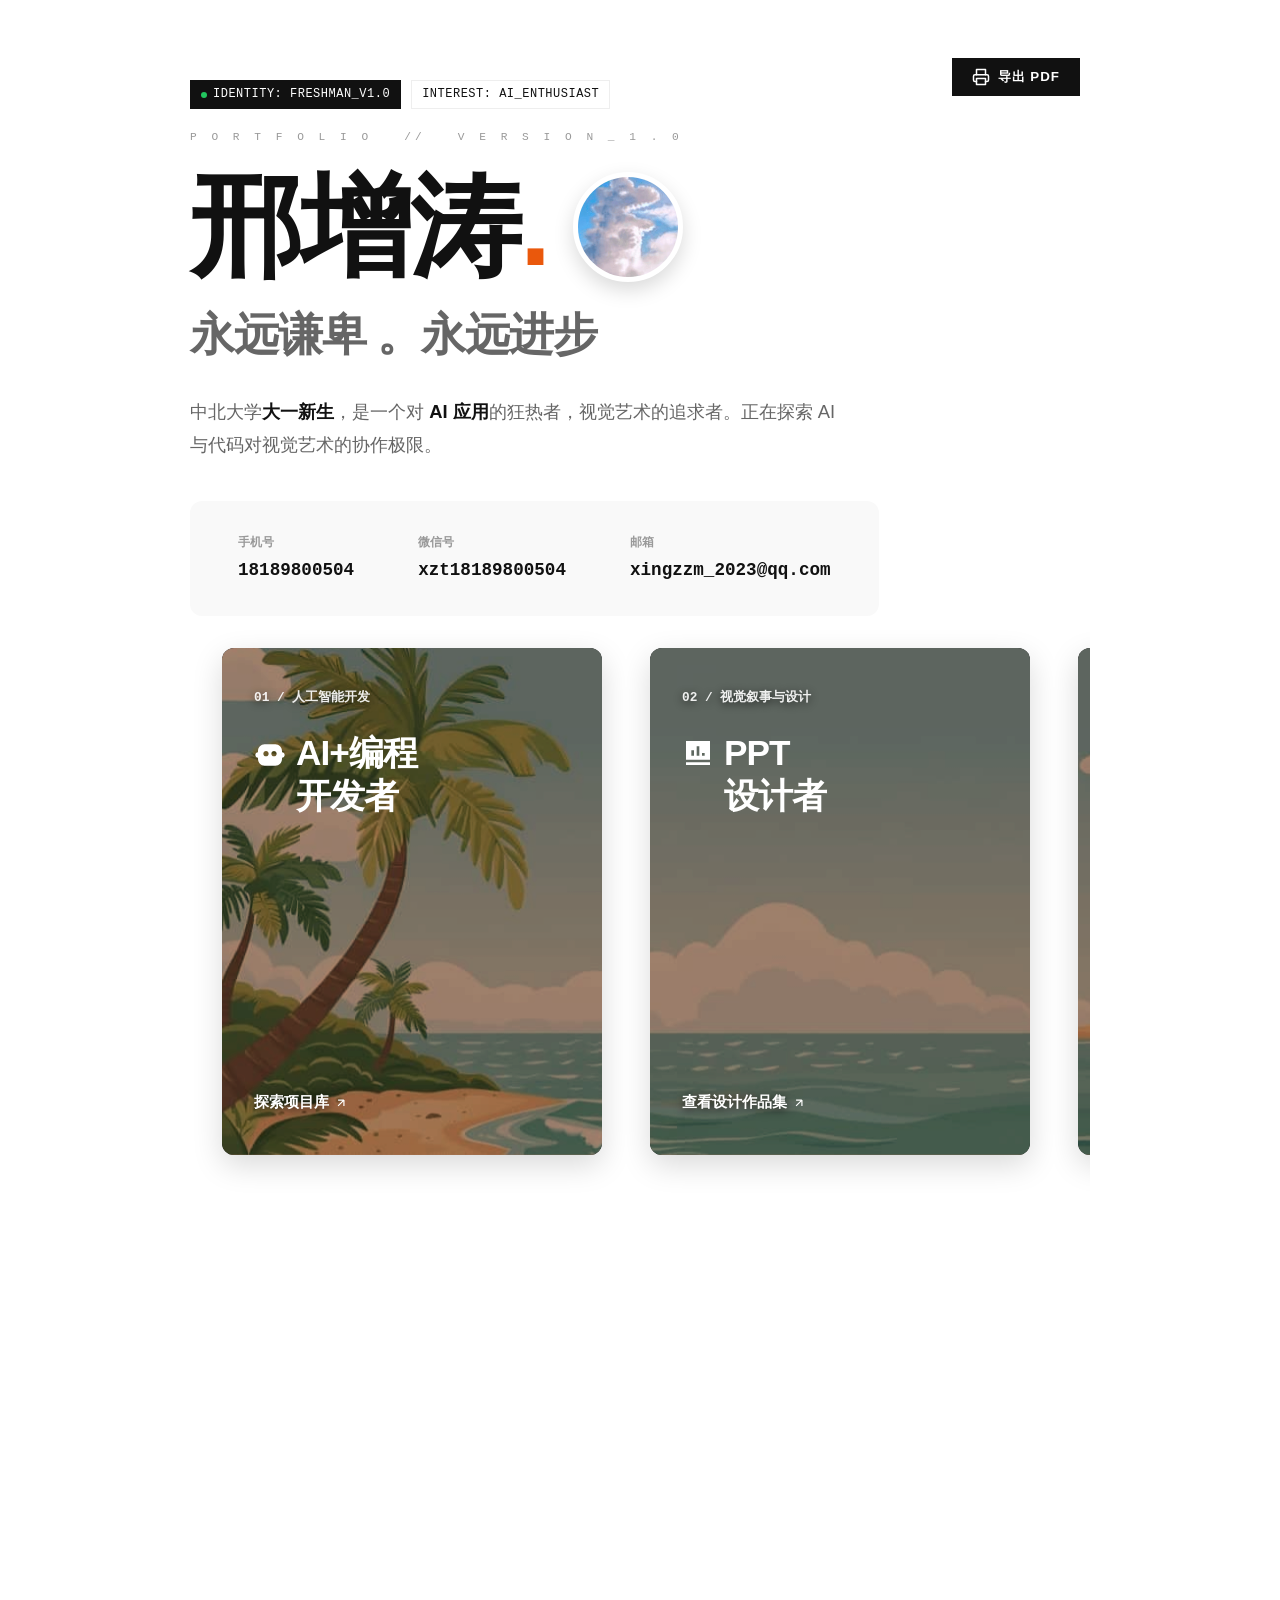
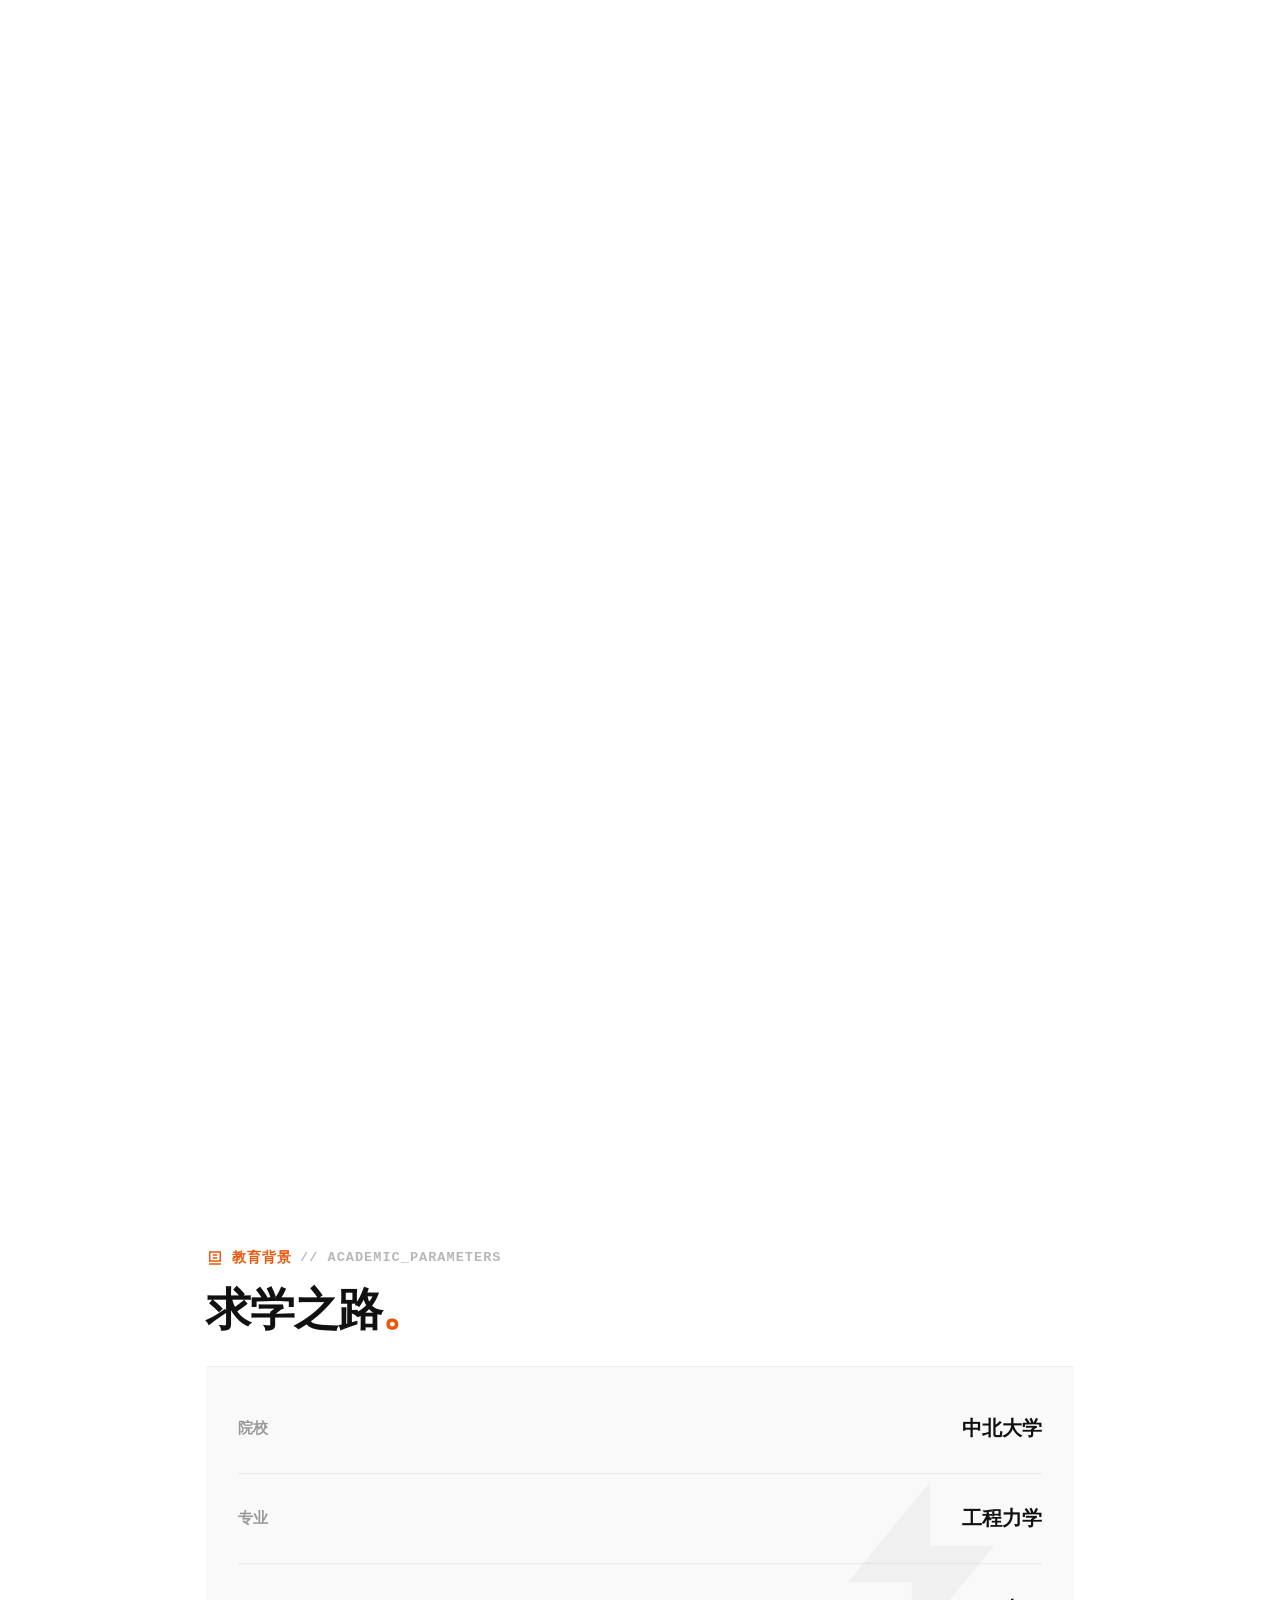
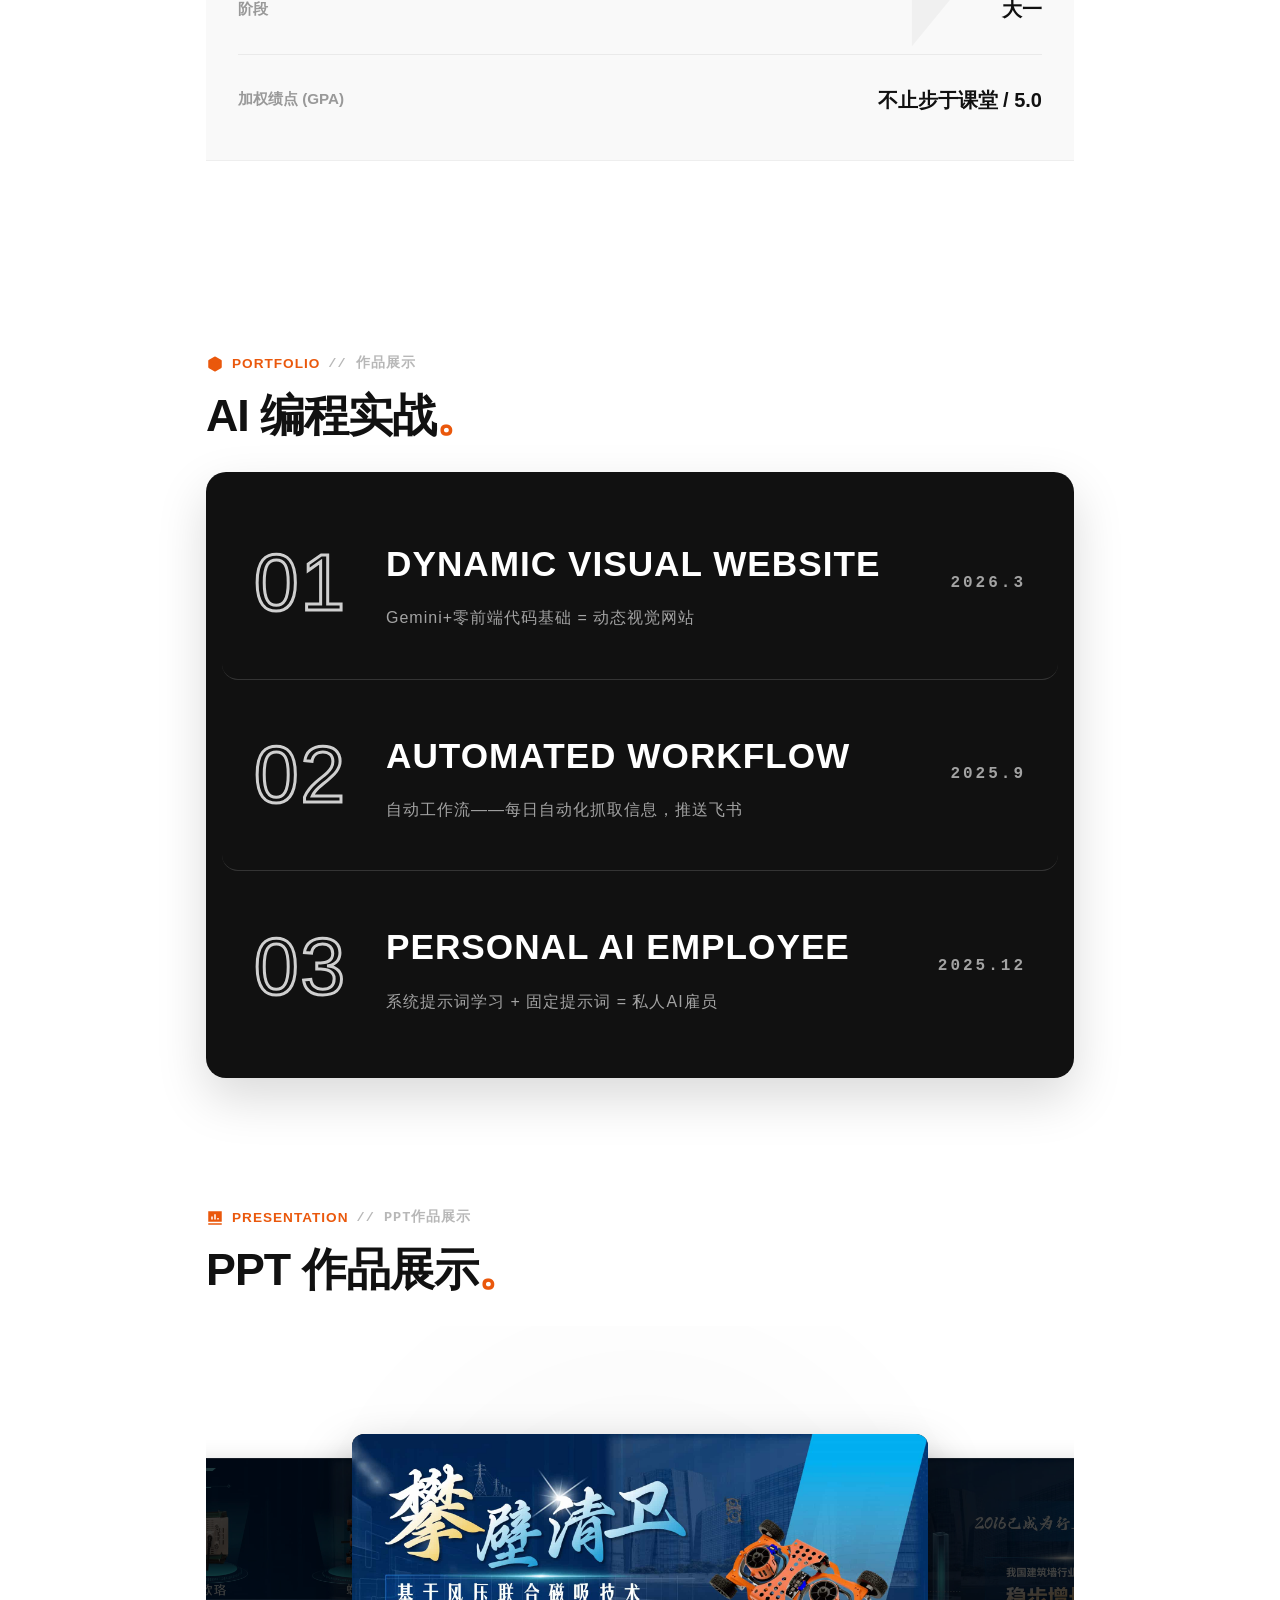
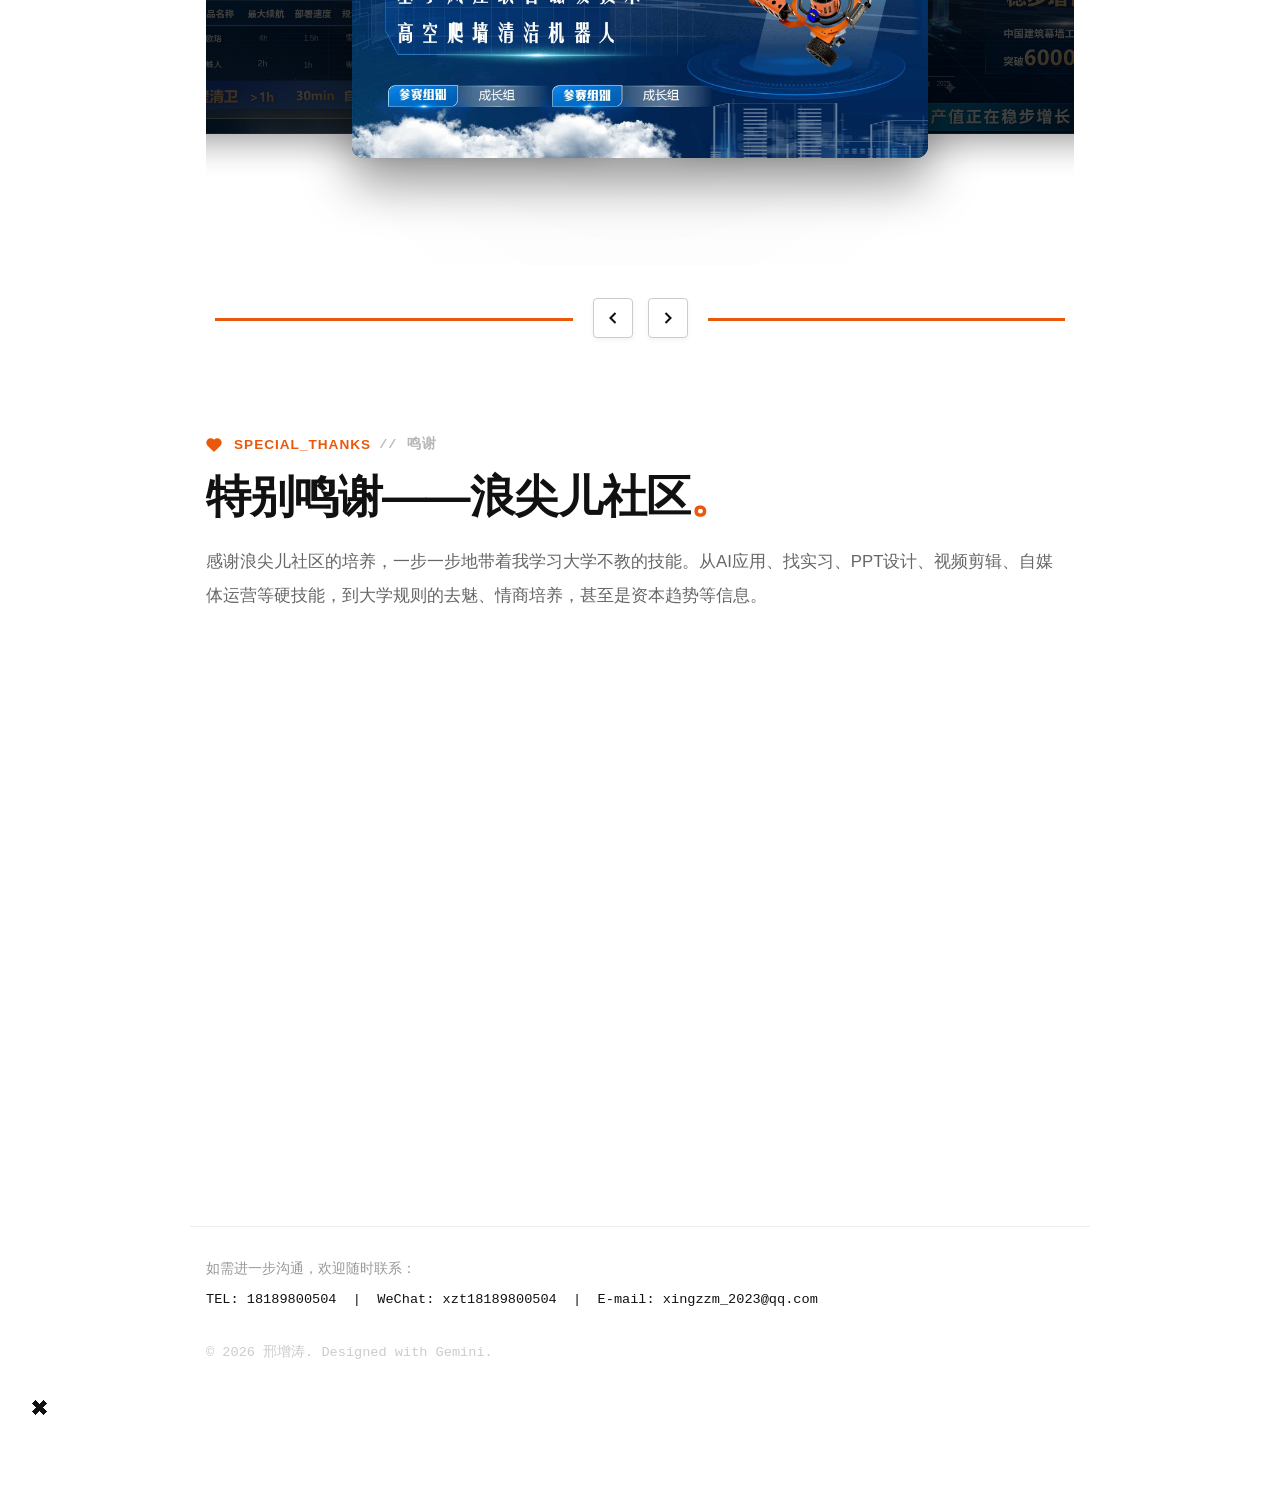
==== 3.index.html @ d25205a6 "Add files via upload" ====
<!DOCTYPE html>
<html lang="zh-CN">
<head>
    <meta charset="UTF-8">
    <meta name="viewport" content="width=device-width, initial-scale=1.0">
    <title>邢增涛 - 永远谦卑 永远进步</title>
    <style>
        /* ================= 设计令牌 (Design Tokens) ================= */
        :root {
            --bg-page: #ffffff;
            --bg-card: #ffffff;
            --text-primary: #111111;
            --text-secondary: #666666;
            --text-tertiary: #999999;
            --accent-color: #ea580c; 
            --border-color: #eeeeee;
            --bg-muted: #f9f9f9;
            --radius-md: 12px;
            --radius-lg: 20px;
            --transition: all 0.3s ease;
            --shadow-sm: 0 4px 6px -1px rgba(0, 0, 0, 0.05);
            --shadow-md: 0 10px 15px -3px rgba(0, 0, 0, 0.08);
        }

        * { margin: 0; padding: 0; box-sizing: border-box; }
        body {
            font-family: -apple-system, BlinkMacSystemFont, "Segoe UI", Roboto, "Helvetica Neue", Arial, sans-serif;
            background-color: var(--bg-page);
            color: var(--text-primary);
            line-height: 1.6;
            -webkit-font-smoothing: antialiased;
            padding: 1rem 0.5rem; 
            overflow-x: hidden; 
        }
        a { color: var(--text-primary); text-decoration: none; border-bottom: 1px solid var(--border-color); transition: var(--transition); }
        a:hover { color: var(--accent-color); border-color: var(--accent-color); }
        
        .container { max-width: 900px; margin: 0 auto; position: relative; }

        /* 打印按钮 */
        .btn-print {
            position: absolute; top: 10px; right: 10px;
            background: var(--text-primary); border: none; color: #ffffff;
            width: 40px; height: 40px; border-radius: 50%;
            display: flex; align-items: center; justify-content: center;
            cursor: pointer; z-index: 10; transition: var(--transition);
        }
        .btn-print:hover { background: var(--accent-color); transform: scale(1.05); }
        .print-text { display: none; }

        /* ================= 首屏 Hero 区域 ================= */
        .hero { padding: 3rem 1rem 2rem; position: relative; z-index: 1; }
        .hero-tags { display: flex; flex-wrap: wrap; gap: 10px; margin-bottom: 1.5rem; font-family: monospace; font-size: 0.75rem; letter-spacing: 0.5px; }
        .tag { padding: 4px 10px; border: 1px solid var(--border-color); display: inline-flex; align-items: center; gap: 6px; text-transform: uppercase; }
        .tag.dark { background: var(--text-primary); color: #fff; border-color: var(--text-primary); }
        .tag-dot { width: 6px; height: 6px; background: #22c55e; border-radius: 50%; display: inline-block; }
        .tag-version { color: var(--text-tertiary); margin-top: 10px; width: 100%; letter-spacing: 4px; font-size: 0.7rem; }

        .hero-title-group { display: flex; align-items: center; gap: 1.5rem; margin-bottom: 1rem; flex-wrap: wrap; }
        .hero-name { font-size: 4.5rem; font-weight: 900; line-height: 1; letter-spacing: -2px; color: var(--text-primary); }
        .hero-name .dot { color: var(--accent-color); }
        
        /* 圆形真实头像框 */
        .hero-avatar {
            width: 90px; height: 90px; border-radius: 50%; border: 3px solid #fff; 
            box-shadow: 0 8px 20px rgba(0,0,0,0.15); overflow: hidden; flex-shrink: 0; 
            background: var(--bg-muted); position: relative;
            transition: transform 0.4s cubic-bezier(0.2, 0.8, 0.2, 1);
        }
        .hero-avatar:hover { transform: scale(1.05) rotate(5deg); }
        .hero-avatar img { width: 100%; height: 100%; object-fit: cover; display: block; position: relative; z-index: 2; }
        .hero-avatar::before { content: '头像.jpg'; position: absolute; top: 50%; left: 50%; transform: translate(-50%, -50%); font-size: 0.6rem; font-family: monospace; color: var(--text-tertiary); z-index: 1; }

        .hero-flog { font-size: 2rem; font-weight: 800; color: var(--text-secondary); margin-bottom: 1.5rem; letter-spacing: -1px; }
        .hero-intro { font-size: 1.05rem; line-height: 1.8; max-width: 650px; color: var(--text-secondary); margin-bottom: 2.5rem; }
        .hero-intro strong { color: var(--text-primary); font-weight: 700; }
        
        .hero-contact { display: flex; flex-direction: column; background: var(--bg-muted); padding: 1.5rem; gap: 1.5rem; border-radius: var(--radius-md); }
        .contact-item { display: flex; flex-direction: column; gap: 4px; }
        .contact-label { font-size: 0.75rem; color: var(--text-tertiary); text-transform: uppercase; font-weight: 600;}
        .contact-value { font-size: 1.1rem; font-weight: 800; color: var(--text-primary); font-family: monospace;}

        /* 高级极简进场动画 */
        .hero-anim-item { opacity: 0; transform: translateY(20px); animation: heroFadeIn 1s cubic-bezier(0.2, 1, 0.3, 1) forwards; position: relative; }
        @keyframes heroFadeIn { 0% { opacity: 0; transform: translateY(20px); } 100% { opacity: 1; transform: translateY(0); } }
        .delay-1 { animation-delay: 0.1s; } .delay-2 { animation-delay: 0.2s; } .delay-3 { animation-delay: 0.3s; } .delay-4 { animation-delay: 0.4s; }

        .card { margin-bottom: 3rem; }
        .section-title { font-size: 1.5rem; font-weight: 900; margin-bottom: 1.5rem; text-transform: uppercase; letter-spacing: -0.5px; border-bottom: 1px solid var(--border-color); padding-bottom: 0.5rem; display: inline-block; }

        /* ================= 横向滑动容器 ================= */
        .scroll-pin-wrapper { position: relative; height: 250vh; margin-top: 2rem; }
        .scroll-pin-sticky { position: sticky; top: 5vh; overflow: hidden; padding-bottom: 1rem; z-index: 10; }
        .horizontal-track-container { margin-top: 2rem; width: 100%; }
        .skills-grid.horizontal-track { position: relative; display: flex; flex-direction: row; gap: 2rem; width: max-content; padding: 0 1rem 2rem 1rem; will-change: transform; }

        .window-block {
            position: relative; aspect-ratio: 3 / 4; width: 80vw; max-width: 360px; flex-shrink: 0;
            border-radius: var(--radius-md); overflow: hidden; box-shadow: 0 10px 30px rgba(0,0,0,0.15);
            transition: transform 0.3s ease; background-color: var(--text-primary); 
        }
        .window-block:hover { transform: translateY(-8px); box-shadow: 0 15px 40px rgba(0,0,0,0.25); }

        .panorama-layer { position: absolute; top: 0; left: 0; height: 100%; z-index: 0; pointer-events: none; }
        .scene-bg { width: 100%; height: 100%; background-image: url('photo.jpg'); background-size: cover; background-position: center bottom; will-change: filter; }
        .ambient-overlay { position: absolute; top: 0; left: 0; width: 100%; height: 100%; mix-blend-mode: overlay; }
        .sun-element { position: absolute; width: 40px; height: 40px; border-radius: 50%; transform: translate(-50%, -50%); z-index: 1; filter: blur(2px); will-change: left, top, background, box-shadow, opacity; }

        .block-content { position: relative; z-index: 5; height: 100%; padding: 2.5rem 2rem; display: flex; flex-direction: column; justify-content: space-between; }
        .block-top { font-size: 0.8rem; font-family: monospace; font-weight: 600; opacity: 0.9; margin-bottom: 1.5rem; color: #ffffff; text-shadow: 0 2px 10px rgba(0, 0, 0, 0.7); }
        .block-bottom { font-size: 0.95rem; font-weight: 700; margin-top: auto; display: flex; align-items: center; gap: 5px; color: #ffffff; text-shadow: 0 2px 10px rgba(0, 0, 0, 0.7); }
        .title-wrapper { display: flex; align-items: flex-start; gap: 10px; }
        .block-title { font-size: 2.2rem; font-weight: 900; line-height: 1.2; letter-spacing: -1px; position: relative; color: #ffffff; will-change: color;}
        .title-icon { width: 32px; height: 32px; fill: #ffffff; flex-shrink: 0; margin-top: 5px; will-change: fill;}

        /* ================= 教育经历 ================= */
        .academic-section { margin-bottom: 12rem; margin-top: 2rem; } 
        .academic-header { margin-bottom: 2rem; }
        .academic-tag { display: inline-flex; align-items: center; gap: 8px; color: var(--accent-color); font-weight: 900; font-size: 0.85rem; letter-spacing: 1px; margin-bottom: 1rem; text-transform: uppercase; }
        .academic-tag svg { width: 18px; height: 18px; fill: currentColor; }
        .academic-tag span { font-family: monospace; opacity: 0.7; color: var(--text-tertiary); }
        .academic-title { font-size: 2.8rem; font-weight: 900; color: var(--text-primary); letter-spacing: -1px; line-height: 1.1; }
        .academic-card { background: var(--bg-muted); padding: 1rem 2rem; position: relative; overflow: hidden; border-top: 1px solid var(--border-color); border-bottom: 1px solid var(--border-color); }
        .academic-watermark { position: absolute; right: 5%; top: 50%; transform: translateY(-50%); width: 220px; height: 220px; fill: var(--text-primary); opacity: 0.03; pointer-events: none; z-index: 0; }
        .academic-row { display: flex; justify-content: space-between; align-items: center; padding: 1.8rem 0; border-bottom: 1px solid rgba(0,0,0,0.06); position: relative; z-index: 1; flex-wrap: wrap; gap: 10px; }
        .academic-row:last-child { border-bottom: none; }
        .academic-label { color: var(--text-tertiary); font-size: 0.95rem; font-weight: 700; min-width: 100px; }
        .academic-value { color: var(--text-primary); font-size: 1.25rem; font-weight: 900; text-align: right; }

        /* ================= 暗黑极简作品列表 (AI) ================= */
        .dark-portfolio-container {
            background-color: #111111; border-radius: var(--radius-lg); padding: 1rem 3rem; box-shadow: 0 20px 50px rgba(0,0,0,0.15); margin-bottom: 8rem;
        }
        
        .dp-item {
            position: relative; display: flex; align-items: center; padding: 3rem 2rem; margin: 0 -2rem; border-bottom: 1px solid rgba(255, 255, 255, 0.15);
            transition: transform 0.4s cubic-bezier(0.2, 0.8, 0.2, 1), border-color 0.4s ease; cursor: pointer; z-index: 1; border-radius: 16px; overflow: hidden;
        }
        .dp-item:last-child { border-bottom: none; }
        
        /* 垂直爆发的渐变反馈层 */
        .dp-item::before {
            content: ''; position: absolute; top: 50%; left: 0; width: 100%; height: 100%; background: linear-gradient(180deg, #f8f9fa, #ffffff, #f8f9fa);
            transform: translateY(-50%) scaleY(0); transform-origin: center; transition: transform 0.5s cubic-bezier(0.2, 0.8, 0.2, 1); z-index: -1; border-radius: 16px;
        }

        .dp-item:hover { transform: translateX(15px); border-color: transparent; }
        .dp-item:hover::before { transform: translateY(-50%) scaleY(1); }
        
        /* 核心修改：大幅加粗序号字体描边 */
        .dp-number { font-family: 'Impact', sans-serif; font-size: 5rem; color: transparent; -webkit-text-stroke: 3px rgba(255, 255, 255, 0.8); letter-spacing: 2px; min-width: 100px; line-height: 1; transition: -webkit-text-stroke-color 0.4s ease; }
        .dp-text { flex: 1; padding-left: 2rem; }
        .dp-title { font-family: 'Impact', 'Arial Black', sans-serif; font-size: 2.2rem; color: #ffffff; letter-spacing: 1px; margin-bottom: 0.8rem; text-transform: uppercase; transition: color 0.4s ease; }
        .dp-desc { color: #a3a3a3; font-size: 1rem; letter-spacing: 1px; font-weight: 500; transition: color 0.4s ease; }
        .dp-date { font-family: monospace; color: #a3a3a3; font-size: 1rem; letter-spacing: 3px; min-width: 100px; text-align: right; font-weight: 600; transition: color 0.4s ease; }

        /* 海蓝色文字反馈 */
        .dp-item:hover .dp-number { -webkit-text-stroke-color: #111111; }
        .dp-item:hover .dp-title { color: #00b4d8; }
        .dp-item:hover .dp-desc { color: #444444; }
        .dp-item:hover .dp-date { color: #444444; }

        /* ================= 鼠标悬浮图片弹窗特效 (减少1/4) ================= */
        .cursor-follower {
            position: fixed; top: 0; left: 0; 
            width: 270px; /* 精确缩小至原 360px 的 1/4 (约 270px) */
            aspect-ratio: 16/9; pointer-events: none; z-index: 9999; opacity: 0;
            transform: translate(-50%, -50%) scale(0.5) rotate(-15deg); transition: opacity 0.4s ease, transform 0.5s cubic-bezier(0.2, 0.8, 0.2, 1);
            border-radius: 12px; overflow: hidden; box-shadow: 0 20px 40px rgba(0,0,0,0.4); background: #222; display: flex; align-items: center; justify-content: center;
        }
        .cursor-follower.active { opacity: 1; transform: translate(-50%, -50%) scale(1) rotate(5deg); }
        .cursor-follower img { width: 100%; height: 100%; object-fit: cover; position: relative; z-index: 2; }
        
        @keyframes followerImgSpin { 0% { transform: rotate(-25deg) scale(0.6); opacity: 0; filter: blur(5px); } 100% { transform: rotate(0deg) scale(1); opacity: 1; filter: blur(0px); } }
        .follower-placeholder { position: absolute; font-family: monospace; color: rgba(255,255,255,0.4); font-size: 1.2rem; font-weight: bold; z-index: 1; }

        /* ================= 主页 椭圆 3D 无限滚动轮播 ================= */
        .elliptical-slider-wrapper {
            position: relative;
            width: 100%; 
            height: 60vh;
            min-height: 450px;
            perspective: 1200px;
            overflow: hidden;
            display: flex;
            align-items: center;
            justify-content: center;
            background: radial-gradient(circle at center, rgba(0,0,0,0.03) 0%, transparent 70%);
            margin-top: 1rem;
            margin-bottom: 2rem;
            border-radius: var(--radius-lg);
            /* 防止拖动鼠标变蓝 */
            user-select: none;
            -webkit-user-select: none;
        }
        .elliptical-container {
            position: relative;
            width: 100%;
            height: 100%;
            /* 移除 preserve-3d, 强制按照 CSS 的 z-index 来做严格排序避免穿模 */
            transform-style: flat; 
        }
        .elliptical-item {
            position: absolute;
            top: 50%; left: 50%;
            width: 45vw; max-width: 600px;
            aspect-ratio: 16/9;
            background: #111;
            border-radius: 12px;
            box-shadow: 0 15px 35px rgba(0,0,0,0.3);
            /* 去除边框，只保留过渡效果 */
            transition: transform 0.6s cubic-bezier(0.2, 0.8, 0.2, 1), opacity 0.6s ease, z-index 0.6s ease;
            overflow: hidden; cursor: pointer;
            display: flex; align-items: center; justify-content: center;
            transform-origin: center;
            transform: translate(-50%, -50%);
        }
        .elliptical-item img {
            width: 100%; height: 100%; object-fit: cover; pointer-events: none; display: block; z-index: 2; position: relative;
        }
        .elliptical-item::before {
            content: attr(data-img); position: absolute; font-family: monospace; font-size: 1.2rem; color: rgba(255,255,255,0.4); font-weight: bold; z-index: 1; pointer-events: none;
        }
        /* 空间暗化遮罩 */
        .elliptical-item::after {
            content: ''; position: absolute; inset: 0; background: rgba(0,0,0,0.5); transition: background 0.6s ease; pointer-events: none; z-index: 3;
        }
        .elliptical-item.active::after { background: transparent; }
        .elliptical-item.active { box-shadow: 0 25px 50px rgba(0,0,0,0.4); z-index: 10 !important; }
        
        /* 底部控制按钮布局 */
        .elliptical-nav-container {
            width: 100%;
            max-width: 850px;
            margin: 0 auto 6rem;
            position: relative;
            display: flex;
            align-items: center;
            justify-content: center;
            /* 防止按钮拖动被选中 */
            user-select: none;
            -webkit-user-select: none;
        }
        .elliptical-line {
            position: absolute;
            top: 50%;
            left: 0;
            width: 100%;
            height: 3px;
            background-color: var(--accent-color);
            z-index: 1;
        }
        .elliptical-nav-buttons {
            position: relative;
            display: flex;
            gap: 15px;
            background: var(--bg-page);
            padding: 0 20px;
            z-index: 2;
        }
        .ell-btn {
            width: 40px; height: 40px; border-radius: 4px; background: #ffffff; color: #111;
            border: 1px solid #cccccc; cursor: pointer; display: flex; align-items: center; justify-content: center;
            transition: all 0.2s ease; box-shadow: 0 2px 5px rgba(0,0,0,0.05);
        }
        .ell-btn:hover { background: #f0f0f0; border-color: #999; }
        .ell-btn svg { width: 20px; height: 20px; stroke-width: 2.5; pointer-events: none; }


        /* ================= 滚动渐显动画特效 ================= */
        .fade-in-up { opacity: 0; transform: translateY(40px); transition: opacity 0.8s cubic-bezier(0.2, 1, 0.3, 1), transform 0.8s cubic-bezier(0.2, 1, 0.3, 1); will-change: opacity, transform; }
        .fade-in-up.visible { opacity: 1; transform: translateY(0); }
        .delay-100 { transition-delay: 100ms; }
        .delay-200 { transition-delay: 200ms; }

        @media (max-width: 768px) {
            .academic-row { flex-direction: column; align-items: flex-start; padding: 1.2rem 0; }
            .academic-value { text-align: left; font-size: 1.15rem; }
            .academic-title { font-size: 2.2rem; }
            
            .dark-portfolio-container { padding: 1rem 1rem; }
            .dp-item { flex-direction: column; align-items: flex-start; padding: 2rem 1.5rem; margin: 0 -0.5rem; gap: 0.5rem; border-radius: 12px; }
            .dp-item::before { border-radius: 12px; }
            /* 手机端进一步优化数字显示，避免换行切断 */
            .dp-number { font-size: 3.5rem; -webkit-text-stroke: 2px rgba(255, 255, 255, 0.8); }
            .dp-text { padding-left: 0; margin-top: 0.5rem; width: 100%; }
            .dp-title { font-size: 1.8rem; line-height: 1.1; margin-bottom: 0.5rem; }
            /* 修复文字截断问题，确保完整展示 */
            .dp-desc { font-size: 0.9rem; line-height: 1.6; word-break: keep-all; padding-right: 5px; }
            .dp-date { text-align: left; margin-top: 1rem; }
            
            .cursor-follower { display: none !important; }
            
            .elliptical-item { width: 75vw; }
            .elliptical-slider-wrapper { height: 40vh; min-height: 300px; }
            .hero-avatar { width: 70px; height: 70px; }
        }

        .footer { text-align: left; padding: 2rem 1rem; border-top: 1px solid var(--border-color); color: var(--text-tertiary); font-size: 0.85rem; font-family: monospace; margin-top: 4rem;}

        @media (min-width: 768px) {
            body { padding: 3rem 2rem; }
            .btn-print { width: auto; height: auto; border-radius: 0; padding: 10px 20px; font-weight: 800; letter-spacing: 1px;}
            .print-text { display: inline; margin-left: 8px; }
            .hero { padding: 2rem 0 4rem; }
            .hero-name { font-size: 7rem; }
            .hero-avatar { width: 110px; height: 110px; border-width: 5px; }
            .hero-flog { font-size: 2.8rem; }
            .hero-intro { font-size: 1.15rem; }
            .hero-contact { flex-direction: row; gap: 4rem; padding: 2rem 3rem; display: inline-flex;}
            .skills-grid.horizontal-track { gap: 3rem; padding: 0 2rem 2rem 2rem; }
            .window-block { max-width: 380px; }
            .edu-item { flex-direction: row; justify-content: space-between; align-items: center; border-bottom: 1px solid var(--border-color); padding-bottom: 1rem;}
        }

        @media print {
            body { background: white; color: black; padding: 0; }
            .container { max-width: 100%; width: 100%; }
            .btn-print, .footer, .cursor-follower { display: none !important; }
            .hero { padding: 0 0 2rem; }
            .scroll-pin-wrapper { height: auto !important; margin-top: 2rem !important; }
            .scroll-pin-sticky { position: static !important; overflow: visible !important; }
            .skills-grid.horizontal-track { display: grid !important; grid-template-columns: repeat(3, 1fr) !important; gap: 1rem !important; width: 100% !important; padding: 0 !important; transform: none !important; }
            .window-block { width: auto !important; max-width: none !important; aspect-ratio: auto !important; background: #333 !important; }
            .panorama-layer { display: none !important; }
            .hero-contact { -webkit-print-color-adjust: exact; print-color-adjust: exact; border: 1px solid #ddd; }
            .academic-card { border: 1px solid #ddd; }
            .dark-portfolio-container { background-color: white !important; color: black !important; box-shadow: none !important; border: 1px solid #ddd; }
            .dp-number { -webkit-text-stroke: 1.5px black !important; }
            .dp-title, .dp-desc, .dp-date { color: black !important; }
            .dp-item { border-bottom: 1px solid #ccc !important; padding: 1.5rem 0 !important; margin: 0 !important; }
            .dp-item::before { display: none !important; }
            .elliptical-slider-wrapper, .elliptical-nav-container { display: none !important; }
        }

        /* ================= 1. AI+编程 专属展示页 ================= */
        #ai-portfolio-page {
            position: fixed; top: 0; left: 0; width: 100vw; height: 100vh; z-index: 9999;
            opacity: 0; pointer-events: none; transition: opacity 0.4s ease;
            background-color: #050505; 
            background-image: linear-gradient(rgba(37, 99, 235, 0.1) 1px, transparent 1px), linear-gradient(90deg, rgba(37, 99, 235, 0.1) 1px, transparent 1px);
            background-size: 40px 40px; background-position: center center; display: block; overflow-y: auto; overflow-x: hidden; -webkit-overflow-scrolling: touch;
        }
        #ai-portfolio-page.active { opacity: 1; pointer-events: auto; }
        
        #matrix-canvas { position: absolute; top: 0; left: 0; width: 100%; height: 100vh; z-index: 1; opacity: 0.25; pointer-events: none; }

        .glow-orb {
            position: absolute; top: 50vh; left: 50%; transform: translate(-50%, -50%);
            width: 50vw; height: 50vw; max-width: 500px; max-height: 500px;
            background: radial-gradient(circle, rgba(37, 99, 235, 0.25) 0%, transparent 65%); border-radius: 50%; z-index: 2; pointer-events: none;
            animation: pulseOrb 4s infinite alternate ease-in-out;
        }
        @keyframes pulseOrb { 0% { transform: translate(-50%, -50%) scale(0.85); opacity: 0.6; } 100% { transform: translate(-50%, -50%) scale(1.15); opacity: 1; } }
        
        .btn-close-overlay {
            position: fixed; top: 2rem; left: 2rem; background: rgba(10, 10, 10, 0.8); color: #60a5fa; border: 1px solid #3b82f6;
            padding: 10px 20px; font-family: monospace; font-size: 0.95rem; cursor: pointer; transition: all 0.3s; text-transform: uppercase; z-index: 10; backdrop-filter: blur(5px);
        }
        .btn-close-overlay:hover { background: rgba(59, 130, 246, 0.3); box-shadow: 0 0 20px rgba(59, 130, 246, 0.8); color: #ffffff; letter-spacing: 1px; }

        .title-wrapper-ai { display: flex; flex-direction: column; align-items: center; z-index: 3; position: relative;}

        .glitch-text {
            font-size: 3rem; font-weight: 900; color: #ffffff; letter-spacing: 4px; position: relative; text-align: center;
            -webkit-mask-image: linear-gradient(to right, #000 50%, transparent 50%); -webkit-mask-size: 200% 100%; -webkit-mask-position: 100% 0; opacity: 0;
        }
        @media (min-width: 768px) { .glitch-text { font-size: 5.5rem; letter-spacing: 8px; } }

        #ai-portfolio-page.active .glitch-text { animation: wipeReveal 0.8s cubic-bezier(0.2, 1, 0.3, 1) forwards, textJitter 0.2s 0.8s infinite linear alternate-reverse; }

        @keyframes wipeReveal { 0% { -webkit-mask-position: 100% 0; filter: blur(10px); transform: translateX(-30px); opacity: 0; } 100% { -webkit-mask-position: 0 0; filter: blur(0px); transform: translateX(0); opacity: 1; } }

        @keyframes textJitter {
            0% { transform: translate(2px, 1px) skewX(2deg); filter: hue-rotate(0deg) drop-shadow(0 0 2px rgba(255,255,255,0.5)); }
            20% { transform: translate(-2px, 0px) skewX(0deg); filter: hue-rotate(45deg); }
            40% { transform: translate(2px, -1px) skewX(-1deg); filter: hue-rotate(90deg); }
            60% { transform: translate(-2px, -2px) skewX(-2deg); filter: hue-rotate(135deg); }
            80% { transform: translate(2px, 2px) skewX(1deg); filter: hue-rotate(180deg) drop-shadow(0 0 4px rgba(0,255,255,0.8)); }
            100% { transform: translate(0px, 0px) skewX(0deg); filter: hue-rotate(225deg); }
        }

        .glitch-text::before, .glitch-text::after { content: attr(data-text); position: absolute; top: 0; left: 0; width: 100%; height: 100%; opacity: 0; }
        .glitch-text::before { color: #0ff; z-index: -1; }
        .glitch-text::after { color: #f0f; z-index: -2; }
        
        #ai-portfolio-page.active .glitch-text::before { animation: glitch-anim-1 2s 0.8s infinite linear alternate-reverse forwards; }
        #ai-portfolio-page.active .glitch-text::after { animation: glitch-anim-2 3s 0.8s infinite linear alternate-reverse forwards; }

        @keyframes glitch-anim-1 {
            0% { clip-path: inset(20% 0 80% 0); transform: translate(-4px, 2px); filter: blur(2px); opacity: 0.9; text-shadow: 3px 0 5px rgba(0,255,255,0.8); }
            20% { clip-path: inset(60% 0 10% 0); transform: translate(4px, -2px); filter: blur(0px); opacity: 1; }
            40% { clip-path: inset(40% 0 50% 0); transform: translate(-4px, 4px); filter: blur(3px); opacity: 0.8; }
            60% { clip-path: inset(80% 0 5% 0); transform: translate(4px, -4px); filter: blur(0px); opacity: 1; text-shadow: none; }
            80% { clip-path: inset(10% 0 70% 0); transform: translate(-2px, 2px); filter: blur(1.5px); opacity: 0.9; }
            100% { clip-path: inset(30% 0 40% 0); transform: translate(2px, -2px); filter: blur(0px); opacity: 1; }
        }
        @keyframes glitch-anim-2 {
            0% { clip-path: inset(10% 0 60% 0); transform: translate(4px, -2px); filter: blur(0px); opacity: 1; }
            20% { clip-path: inset(30% 0 20% 0); transform: translate(-4px, 4px); filter: blur(2px); opacity: 0.8; text-shadow: -3px 0 5px rgba(255,0,255,0.8); }
            40% { clip-path: inset(70% 0 10% 0); transform: translate(4px, 2px); filter: blur(0px); opacity: 1; }
            60% { clip-path: inset(20% 0 50% 0); transform: translate(-2px, -4px); filter: blur(3px); opacity: 0.7; }
            80% { clip-path: inset(50% 0 30% 0); transform: translate(2px, 4px); filter: blur(0px); opacity: 1; }
            100% { clip-path: inset(5% 0 80% 0); transform: translate(-4px, 2px); filter: blur(2px); opacity: 0.9; }
        }

        .ai-subtitle-en {
            display: inline-block; background-color: #111111; color: #39ff14; font-family: 'Impact', 'Arial Black', sans-serif;
            font-size: 1.1rem; padding: 6px 16px; border-radius: 6px; letter-spacing: 3px; margin-top: 1.5rem; text-transform: uppercase;
            opacity: 0; border: 1px solid rgba(57, 255, 20, 0.3); box-shadow: 0 5px 15px rgba(0,0,0,0.5); position: relative; z-index: 3;
        }
        @media (min-width: 768px) { .ai-subtitle-en { font-size: 1.3rem; letter-spacing: 5px; } }

        #ai-portfolio-page.active .ai-subtitle-en { animation: subReveal 0.6s 0.6s cubic-bezier(0.2, 1, 0.3, 1) forwards; }
        @keyframes subReveal { 0% { opacity: 0; filter: blur(5px); transform: translateY(15px); } 100% { opacity: 0.8; filter: blur(0); transform: translateY(0); } }

        .ai-hero-section { height: 100vh; width: 100%; display: flex; flex-direction: column; align-items: center; justify-content: center; position: relative; z-index: 3; }
        .ai-content-section { max-width: 900px; margin: 0 auto; padding: 2rem 1rem 10rem 1rem; position: relative; z-index: 3; }

        .ai-project-card {
            background-color: #161616; border-radius: 20px; padding: 1.5rem; box-shadow: 0 20px 50px rgba(0,0,0,0.5);
            border: 1px solid rgba(255,255,255,0.05); transition: transform 0.4s cubic-bezier(0.2, 0.8, 0.2, 1), border-color 0.4s ease; margin-bottom: 35vh; 
        }
        .ai-project-card:last-child { margin-bottom: 10vh; }
        .ai-project-card:hover { transform: translateY(-8px); border-color: rgba(255,255,255,0.1); }

        .ai-fade-in { opacity: 0; transform: translateY(80px); transition: opacity 1.2s cubic-bezier(0.2, 1, 0.3, 1), transform 1.2s cubic-bezier(0.2, 1, 0.3, 1); will-change: opacity, transform; }
        .ai-fade-in.visible { opacity: 1; transform: translateY(0); }

        .ai-project-img { width: 100%; aspect-ratio: 16/9; object-fit: cover; border-radius: 12px; background-color: #222; display: block; margin-bottom: 1.5rem; }
        .ai-project-meta { color: #a3a3a3; font-size: 0.9rem; font-weight: 500; letter-spacing: 2px; margin-bottom: 0.8rem; }
        .ai-project-title-en { font-family: 'Impact', 'Arial Black', sans-serif; color: #ffffff; font-size: 2.2rem; text-transform: uppercase; letter-spacing: 1px; line-height: 1.1; margin: 0; text-shadow: 2px 2px 10px rgba(255,255,255,0.1); }

        @media (min-width: 768px) { .ai-project-card { padding: 2rem; margin-bottom: 25vh; } .ai-project-title-en { font-size: 3.5rem; } }


        /* ================= 2. PPT设计者 专属展示页 ================= */
        #ppt-portfolio-page {
            position: fixed; top: 0; left: 0; width: 100vw; height: 100vh; z-index: 9999;
            opacity: 0; pointer-events: none; transition: opacity 0.5s ease;
            background-color: #0b0914; 
            display: block; overflow-y: auto; overflow-x: hidden; -webkit-overflow-scrolling: touch;
        }
        #ppt-portfolio-page.active { opacity: 1; pointer-events: auto; }

        .btn-close-ppt {
            position: fixed; top: 2rem; left: 2rem;
            background: rgba(10, 10, 10, 0.8); color: #f6d365; border: 1px solid #ff0844;
            padding: 10px 20px; font-family: monospace; font-size: 0.95rem;
            cursor: pointer; transition: all 0.3s; text-transform: uppercase; z-index: 10;
            backdrop-filter: blur(5px);
        }
        .btn-close-ppt:hover { background: rgba(255, 8, 68, 0.2); box-shadow: 0 0 20px rgba(255, 8, 68, 0.6); color: #ffffff; letter-spacing: 1px; }

        .ppt-aurora-bg {
            position: fixed; top: 50%; left: 50%; transform: translate(-50%, -50%);
            width: 100vw; height: 100vh; pointer-events: none; z-index: 1;
            background: radial-gradient(circle at 20% 50%, rgba(255, 8, 68, 0.15), transparent 60%), radial-gradient(circle at 80% 30%, rgba(0, 242, 254, 0.15), transparent 60%), radial-gradient(circle at 50% 80%, rgba(246, 211, 101, 0.12), transparent 60%);
            filter: blur(80px); animation: auroraFlow 8s infinite alternate linear;
        }
        @keyframes auroraFlow { 0% { transform: translate(-50%, -50%) scale(1) rotate(0deg); } 100% { transform: translate(-50%, -50%) scale(1.1) rotate(5deg); } }

        .ppt-hero-section {
            height: 100vh; width: 100%; display: flex; flex-direction: column; align-items: center; justify-content: center;
            position: relative; z-index: 2; overflow: hidden; 
        }

        .ink-text-container { position: relative; text-align: center; margin-bottom: 3rem; opacity: 0; transform: translateY(40px); }
        #ppt-portfolio-page.active .ink-text-container { transition: opacity 1s cubic-bezier(0.2, 1, 0.3, 1) 0.3s, transform 1s cubic-bezier(0.2, 1, 0.3, 1) 0.3s; opacity: 1; transform: translateY(0); }

        .ppt-top-en { font-family: 'Impact', 'Arial Black', sans-serif; color: rgba(255, 255, 255, 0.4); font-size: 1.1rem; letter-spacing: 8px; margin-bottom: 0.5rem; text-transform: uppercase; text-shadow: 0 0 10px rgba(255,255,255,0.2); font-style: italic; }

        .ppt-ink-text {
            font-family: 'Impact', 'Arial Black', sans-serif; font-style: italic; 
            font-size: 4.5rem; font-weight: 900; letter-spacing: 2px; margin: 0; position: relative; z-index: 3;
            background: linear-gradient(270deg, #ff0844, #ffb199, #00f2fe, #4facfe, #f6d365, #ff0844); background-size: 400% 400%;
            -webkit-background-clip: text; -webkit-text-fill-color: transparent; animation: colorfulFlow 4s ease infinite;
            filter: drop-shadow(0 10px 20px rgba(0,0,0,0.5));
        }
        @media (min-width: 768px) { .ppt-ink-text { font-size: 6.5rem; letter-spacing: 6px; } }

        @keyframes colorfulFlow { 0% { background-position: 0% 50%; } 50% { background-position: 100% 50%; } 100% { background-position: 0% 50%; } }

        .glass-rain-layer { position: absolute; top: 0; left: 0; width: 100%; height: 100%; z-index: 99; pointer-events: none; overflow: hidden; opacity: 0; }
        #ppt-portfolio-page.active .glass-rain-layer { opacity: 1; transition: opacity 1s ease 0.5s; }

        .ink-drop {
            position: absolute; top: -10vh; border-radius: 50px; 
            background: linear-gradient(to bottom, rgba(255,255,255,0.1) 0%, rgba(255,255,255,0.4) 100%);
            backdrop-filter: blur(3px) brightness(1.1); -webkit-backdrop-filter: blur(3px) brightness(1.1);
        }
        
        .drop-1 { left: 18%; width: 12px; height: 30px; border-bottom: 3px solid rgba(255, 8, 68, 0.7); box-shadow: 0 10px 20px rgba(255, 8, 68, 0.4), inset 0 -4px 8px rgba(255, 8, 68, 0.6); animation: glassSlide 5.5s infinite linear 0.2s; }
        .drop-2 { left: 35%; width: 8px; height: 22px; border-bottom: 2px solid rgba(0, 242, 254, 0.7); box-shadow: 0 8px 15px rgba(0, 242, 254, 0.4), inset 0 -3px 6px rgba(0, 242, 254, 0.6); animation: glassSlide 3s infinite linear 1.5s; }
        .drop-3 { left: 55%; width: 15px; height: 35px; border-bottom: 3px solid rgba(246, 211, 101, 0.7); box-shadow: 0 12px 25px rgba(246, 211, 101, 0.4), inset 0 -5px 10px rgba(246, 211, 101, 0.6); animation: glassSlide 7s infinite linear 0.8s; }
        .drop-4 { left: 72%; width: 10px; height: 25px; border-bottom: 2px solid rgba(255, 177, 153, 0.7); box-shadow: 0 10px 18px rgba(255, 177, 153, 0.4), inset 0 -4px 8px rgba(255, 177, 153, 0.6); animation: glassSlide 4.5s infinite linear 2.2s; }
        .drop-5 { left: 88%; width: 7px; height: 18px; border-bottom: 2px solid rgba(79, 172, 254, 0.7); box-shadow: 0 8px 12px rgba(79, 172, 254, 0.4), inset 0 -3px 6px rgba(79, 172, 254, 0.6); animation: glassSlide 2.5s infinite linear 0.5s; }
        .drop-6 { left: 25%; width: 14px; height: 32px; border-bottom: 3px solid rgba(255, 106, 0, 0.7); box-shadow: 0 12px 22px rgba(255, 106, 0, 0.4), inset 0 -5px 10px rgba(255, 106, 0, 0.6); animation: glassSlide 6.5s infinite linear 2.7s; }
        .drop-7 { left: 82%; width: 9px; height: 24px; border-bottom: 2px solid rgba(161, 140, 209, 0.7); box-shadow: 0 9px 16px rgba(161, 140, 209, 0.4), inset 0 -4px 8px rgba(161, 140, 209, 0.6); animation: glassSlide 3.8s infinite linear 1.1s; }

        @keyframes glassSlide {
            0%   { transform: translateY(-5vh) scale(1, 1); opacity: 0; }
            10%  { transform: translateY(10vh) scale(0.9, 1.2); opacity: 0.8; }
            30%  { transform: translateY(40vh) scale(0.7, 1.8); opacity: 0.9; } 
            35%  { transform: translateY(45vh) scale(1.3, 0.7); opacity: 0.95; }
            45%  { transform: translateY(48vh) scale(1.0, 1.0); opacity: 0.95; } 
            70%  { transform: translateY(90vh) scale(0.5, 2.8); opacity: 0.8; }
            90%  { transform: translateY(115vh) scale(0.4, 3.5); opacity: 0; } 
            100% { transform: translateY(120vh) scale(0.4, 3.5); opacity: 0; } 
        }

        .ppt-tags-wrapper { display: flex; flex-direction: column; gap: 1rem; align-items: center; opacity: 0; transform: translateY(20px); }
        @media (min-width: 768px) { .ppt-tags-wrapper { flex-direction: row; gap: 2rem; } }
        #ppt-portfolio-page.active .ppt-tags-wrapper { transition: opacity 1s ease 0.6s, transform 1s cubic-bezier(0.2, 1, 0.3, 1) 0.6s; opacity: 1; transform: translateY(0); }

        .ppt-tag-card {
            background: rgba(255, 255, 255, 0.04); border: 1px solid rgba(255, 255, 255, 0.08); backdrop-filter: blur(16px); -webkit-backdrop-filter: blur(16px);
            padding: 1.2rem 2rem; border-radius: 12px; color: #ffffff; font-size: 1rem; font-weight: 500; letter-spacing: 1px;
            box-shadow: 0 15px 35px rgba(0,0,0,0.2); transition: transform 0.3s ease, border-color 0.3s ease; position: relative; overflow: hidden; text-align: center;
        }
        .ppt-tag-card::before { content: ''; position: absolute; top: 0; left: 0; width: 100%; height: 2px; background: linear-gradient(90deg, transparent, #00f2fe, #ff0844, transparent); opacity: 0.8; }
        .ppt-tag-card:hover { transform: translateY(-5px); border-color: rgba(255,255,255,0.2); }

        .ppt-scroll-hint { margin-top: 3rem; display: flex; flex-direction: column; align-items: center; cursor: pointer; transition: opacity 0.3s ease, transform 0.3s ease; position: relative; z-index: 10; }
        .ppt-scroll-hint:hover { transform: translateY(5px); }
        .ppt-scroll-arrow { width: 24px; height: 24px; border-bottom: 4px solid #ff0844; border-right: 4px solid #ff0844; transform: rotate(45deg); animation: arrowBlink 1.5s infinite ease-in-out; }
        @keyframes arrowBlink { 0% { opacity: 0.2; transform: rotate(45deg) translate(-5px, -5px); } 50% { opacity: 1; transform: rotate(45deg) translate(0, 0); } 100% { opacity: 0.2; transform: rotate(45deg) translate(5px, 5px); } }

        /* ================= 核心修改：真正的 2D 错落无缝无限画布 ================= */
        .ppt-canvas-section { 
            width: 100%; height: 100vh; padding: 0; margin: 0; position: relative; z-index: 3; overflow: hidden; 
            display: flex; flex-direction: column; align-items: center; justify-content: center; background: transparent; 
            /* 阻止拖拽变蓝高亮 */
            user-select: none !important;
            -webkit-user-select: none !important;
            -moz-user-select: none !important;
        }
        
        .ppt-canvas-title { text-align: center; position: absolute; z-index: 20; pointer-events: auto; display: flex; flex-direction: column; align-items: center; transition: opacity 0.8s ease, transform 0.8s ease; }
        .ppt-canvas-title.fade-out { opacity: 0 !important; transform: translateY(-40px) scale(0.95) !important; pointer-events: none; }

        .ppt-canvas-title h2 { font-size: 3rem; font-weight: 900; color: #ffffff; letter-spacing: 2px; font-family: 'Impact', sans-serif; text-transform: uppercase; text-shadow: 0 5px 15px rgba(0,0,0,0.5); font-style: italic; margin: 0 0 0.5rem 0; }
        .canvas-subtitle-en { font-family: 'Impact', sans-serif; font-size: 1.2rem; color: #ffffff; letter-spacing: 4px; text-transform: uppercase; text-shadow: 0 2px 10px rgba(0,0,0,0.5); }
        .canvas-subtitle-en span { color: #ff0844; }

        .dedicated-canvas-wrapper {
            position: absolute; top: 0; left: 0; width: 100%; height: 100%; opacity: 0; visibility: hidden; 
            overflow: hidden; cursor: grab; touch-action: none; 
            transition: opacity 1.2s cubic-bezier(0.2, 0.8, 0.2, 1) 0.2s, visibility 1.2s 0.2s;
            /* 阻止拖拽变蓝高亮 */
            user-select: none !important;
            -webkit-user-select: none !important;
            -moz-user-select: none !important;
            -webkit-user-drag: none !important;
        }
        .dedicated-canvas-wrapper ::selection { background: transparent !important; }
        .dedicated-canvas-wrapper.active { opacity: 1; visibility: visible; }
        .dedicated-canvas-wrapper:active { cursor: grabbing; }

        /* 核心修复：完全由 CSS Transform 驱动退远缩放，完美同步 0.4s */
        .infinite-canvas-container { 
            position: absolute; top: 0; left: 0; width: 100%; height: 100%; 
            /* 退远缩放的 CSS 过渡，与 DRAG 边框同步 */
            transition: transform 0.4s cubic-bezier(0.2, 0.8, 0.2, 1), opacity 0.4s ease; 
            transform-origin: center;
            transform: scale(1);
            user-select: none !important;
        }

        /* 滑动交互时的退远缩小效果 */
        .dedicated-canvas-wrapper.interacting .infinite-canvas-container {
            transform: scale(0.75) !important;
        }
        
        /* 移除 transform 动画防止乱飞，依靠 JS 实时无缝定位 */
        .infinite-item { 
            position: absolute; border-radius: 12px; background: #1a1a1a; box-shadow: 0 15px 35px rgba(0,0,0,0.3); overflow: hidden; 
            cursor: pointer; transition: filter 0.3s ease, box-shadow 0.2s ease; will-change: transform; 
            user-select: none !important; -webkit-user-drag: none !important;
        }
        
        .infinite-item img { 
            width: 100%; height: 100%; object-fit: cover; display: block; pointer-events: none; 
            transition: transform 0.3s cubic-bezier(0.2, 0.8, 0.2, 1);
            user-select: none !important; -webkit-user-drag: none !important;
        }
        .infinite-item:hover { filter: brightness(1.15); box-shadow: 0 25px 50px rgba(0,0,0,0.5); z-index: 10 !important; }
        .infinite-item:hover img { transform: scale(1.05); }

        .infinite-item::before { content: attr(data-img); position: absolute; top: 50%; left: 50%; transform: translate(-50%, -50%); color: rgba(255, 255, 255, 0.15); font-family: monospace; font-size: 1.2rem; font-weight: bold; z-index: -1; pointer-events: none; user-select: none;}

        /* ================= 核心修改：力量感深红警示边框与顺时针动画 ================= */
        .drag-border-overlay {
            position: absolute; top: 0; left: 0; width: 100%; height: 100%;
            pointer-events: none; z-index: 100; opacity: 0; transition: opacity 0.4s ease;
            /* 防止边框文字被拖拽选中变蓝 */
            user-select: none !important;
            -webkit-user-select: none !important;
        }
        .drag-border-overlay ::selection { background: transparent !important; }
        .drag-border-overlay.active { opacity: 1; }
        .drag-bar {
            position: absolute; background: #ff0844; color: #fff; font-family: 'Impact', sans-serif; 
            font-size: 1.5rem; letter-spacing: 4px; /* 字体加大 */
            display: flex; align-items: center; overflow: hidden; white-space: nowrap; box-shadow: 0 0 20px rgba(255,8,68,0.5);
        }
        .drag-bar.top { top: 0; left: 0; width: 100vw; height: 45px; }
        .drag-bar.bottom { bottom: 0; left: 0; width: 100vw; height: 45px; }
        .drag-bar.left { top: 50vh; left: 0; width: 100vh; height: 45px; transform: translate(-50%, -50%) rotate(-90deg); }
        .drag-bar.right { top: 50vh; right: 0; width: 100vh; height: 45px; transform: translate(50%, -50%) rotate(90deg); }

        /* 纯文本对齐包裹单元 */
        .drag-text-item { display: inline-flex; align-items: center; padding: 0 15px; }
        /* 独立的大号描边箭头 */
        .drag-text-item svg { width: 1.2em; height: 1.2em; margin-left: 10px; stroke-width: 4px; pointer-events: none; }

        /* 2倍速双轨无缝循环走马灯 */
        .marquee-content { display: flex; flex-shrink: 0; align-items: center; justify-content: space-around; min-width: 100%; }
        /* 所有方向通过正确的旋转和right-anim/left-anim达到完美的顺时针流转 */
        .left-anim { animation: marqueeLeft 4s linear infinite; }
        .right-anim { animation: marqueeRight 4s linear infinite; }
        @keyframes marqueeLeft { 0% { transform: translateX(0); } 100% { transform: translateX(-100%); } }
        @keyframes marqueeRight { 0% { transform: translateX(-100%); } 100% { transform: translateX(0); } }


        /* ================= 3. 自媒体创作者 专属展示页 ================= */
        #media-portfolio-page {
            position: fixed; top: 0; left: 0; width: 100vw; height: 100vh; z-index: 9999;
            opacity: 0; pointer-events: none; transition: opacity 0.5s ease;
            background-color: #030303; 
            display: block; overflow-y: auto; overflow-x: hidden; -webkit-overflow-scrolling: touch;
        }
        #media-portfolio-page.active { opacity: 1; pointer-events: auto; }

        .media-vignette {
            position: fixed; top: 0; left: 0; width: 100vw; height: 100vh;
            background: radial-gradient(circle at center, transparent 40%, rgba(0,0,0,0.95) 100%);
            pointer-events: none; z-index: 1;
        }

        .btn-close-media {
            position: fixed; top: 2rem; left: 2rem;
            background: rgba(10, 10, 10, 0.8); color: #00f2fe; border: 1px solid #00f2fe;
            padding: 10px 20px; font-family: monospace; font-size: 0.95rem;
            cursor: pointer; transition: all 0.3s; text-transform: uppercase; z-index: 10;
            backdrop-filter: blur(5px);
        }
        .btn-close-media:hover {
            background: rgba(0, 242, 254, 0.2); box-shadow: 0 0 20px rgba(0, 242, 254, 0.6);
            color: #ffffff; letter-spacing: 1px;
        }

        .media-hero-section {
            /* 手机端修正：高度固定，防止缩放后留白 */
            height: 100vh; width: 100%; display: flex; flex-direction: column; align-items: center; justify-content: center;
            position: relative; z-index: 2; overflow: hidden;
        }

        .media-stage {
            position: relative; width: 100%; max-width: 1200px; height: 60vh;
            display: flex; align-items: center; justify-content: center;
        }

        .projector-rig {
            position: absolute;
            left: -160px; 
            top: 50%; 
            transform: translateY(-69.6%); 
            width: 320px; height: auto;
            z-index: 4; pointer-events: none;
        }
        
        .cinema-projector-svg { width: 100%; height: auto; filter: drop-shadow(15px 15px 20px rgba(0,0,0,0.9)); }
        
        .reel-spin { animation: spinReel 2s linear infinite; }
        @keyframes spinReel { 100% { transform: rotate(360deg); } }

        .projector-beam {
            position: absolute;
            top: 69.6%; left: 90%; 
            width: 120vw; height: 350px;
            background: linear-gradient(90deg, rgba(255,255,255,0.85) 0%, rgba(253, 224, 71, 0.15) 40%, transparent 100%);
            clip-path: polygon(0 40%, 100% 0%, 100% 100%, 0 60%);
            transform-origin: 0% 50%;
            transform: translateY(-50%) rotate(0deg); 
            z-index: 2; 
            pointer-events: none;
        }

        .media-text-wrapper {
            position: relative;
            margin-left: 10vw; 
            display: flex; flex-direction: column; align-items: center;
            z-index: 3; text-align: center;
        }
        
        .media-top-en {
            font-family: 'Impact', 'Arial Black', sans-serif;
            font-size: 1.2rem; letter-spacing: 10px;
            margin-bottom: 0.5rem; text-transform: uppercase; font-style: italic;
            color: #00f2fe; 
            text-shadow: 0 0 10px rgba(0, 242, 254, 0.5);
        }

        .media-ink-text {
            font-family: 'Impact', 'Arial Black', sans-serif; font-style: italic;
            font-size: 5rem; font-weight: 900; letter-spacing: 6px; margin: 0;
            background-image:
                repeating-linear-gradient(0deg, transparent 0, transparent 3px, rgba(0,0,0,0.4) 3px, rgba(0,0,0,0.4) 6px),
                repeating-linear-gradient(to bottom, #ffffff 0%, #999999 10%, #ffffff 20%, #444444 30%, #ffffff 40%, #777777 50%, #ffffff 60%);
            background-size: 100% 100%, 100% 200%;
            -webkit-background-clip: text; -webkit-text-fill-color: transparent;
            animation: signalWave 1.5s infinite linear;
        }
        @media (min-width: 768px) { .media-ink-text { font-size: 6.5rem; letter-spacing: 8px; } }

        @keyframes signalWave {
            0% { background-position: 0 0, 0 0%; }
            100% { background-position: 0 0, 0 200%; }
        }

        .projector-broken .projector-beam, .projector-broken .lens-flare-svg { animation: beamBroken 0.8s infinite; }
        .projector-broken ~ .media-text-wrapper .media-ink-text-wrapper { animation: textBroken 0.8s infinite; }

        .projector-stable .projector-beam, .projector-stable .lens-flare-svg { animation: beamStable 5s infinite; }
        .projector-stable ~ .media-text-wrapper .media-ink-text-wrapper { animation: textStable 5s infinite; }

        @keyframes beamBroken {
            0%, 10% { opacity: 0; filter: blur(2px); }
            11%, 15% { opacity: 0.9; filter: blur(8px); }
            16%, 60% { opacity: 0; filter: blur(2px); }
            61%, 65% { opacity: 1; filter: blur(10px); }
            66%, 100% { opacity: 0; filter: blur(2px); }
        }
        @keyframes beamStable {
            0%, 45% { opacity: 0.9; filter: blur(8px); }
            46%, 48% { opacity: 0.1; filter: blur(2px); } 
            49%, 85% { opacity: 0.95; filter: blur(8px); }
            86%, 88% { opacity: 0.3; filter: blur(4px); } 
            89%, 100% { opacity: 0.9; filter: blur(8px); }
        }

        @keyframes textBroken {
            0%, 10% { filter: brightness(0.2) drop-shadow(0 0 0px transparent); opacity: 0.4; }
            11%, 15% { filter: brightness(1.5) drop-shadow(0 0 15px rgba(255,255,255,0.8)); opacity: 1; }
            16%, 60% { filter: brightness(0.2) drop-shadow(0 0 0px transparent); opacity: 0.4; }
            61%, 65% { filter: brightness(2) drop-shadow(0 0 25px rgba(253,224,71,0.6)); opacity: 1; }
            66%, 100% { filter: brightness(0.2) drop-shadow(0 0 0px transparent); opacity: 0.4; }
        }
        @keyframes textStable {
            0%, 45% { filter: brightness(1.2) drop-shadow(0 0 15px rgba(253,224,71,0.3)); opacity: 1; }
            46%, 48% { filter: brightness(0.3) drop-shadow(0 0 0px transparent); opacity: 0.6; }
            49%, 85% { filter: brightness(1.2) drop-shadow(0 0 15px rgba(253,224,71,0.3)); opacity: 1; }
            86%, 88% { filter: brightness(0.5) drop-shadow(0 0 5px rgba(253,224,71,0.1)); opacity: 0.8; }
            89%, 100% { filter: brightness(1.2) drop-shadow(0 0 15px rgba(253,224,71,0.3)); opacity: 1; }
        }

        .media-content-section {
            width: 100%; max-width: 1000px; margin: 0 auto;
            padding: 2rem 2rem 10rem 2rem; position: relative; z-index: 3;
            display: flex; flex-direction: column; align-items: center;
        }

        .media-account-grid { display: flex; flex-direction: column; gap: 2rem; width: 100%; margin-bottom: 4rem; }
        @media (min-width: 768px) { .media-account-grid { flex-direction: row; justify-content: center; gap: 4rem; } }

        .media-account-card {
            flex: 1; max-width: 420px; width: 100%;
            background: rgba(10, 10, 10, 0.6); border-radius: 16px; padding: 1.5rem;
            border: 1px solid rgba(0, 242, 254, 0.2);
            box-shadow: 0 15px 30px rgba(0,0,0,0.6), inset 0 0 20px rgba(0, 242, 254, 0.05);
            transition: transform 0.4s cubic-bezier(0.2, 0.8, 0.2, 1), border-color 0.4s ease;
        }
        .media-account-card:hover {
            transform: translateY(-10px); border-color: rgba(0, 242, 254, 0.6);
            box-shadow: 0 25px 50px rgba(0,0,0,0.8), 0 0 30px rgba(0, 242, 254, 0.15);
        }

        .media-account-img-wrapper {
            position: relative; width: 100%; aspect-ratio: 9/16; 
            background: #1a1a1a; border-radius: 10px; overflow: hidden; display: flex; align-items: center; justify-content: center;
        }
        .media-account-img-wrapper img { width: 100%; height: 100%; object-fit: cover; z-index: 2; position: relative; }
        .media-account-img-wrapper::before {
            content: attr(data-img); position: absolute; top: 50%; left: 50%; transform: translate(-50%, -50%);
            color: rgba(255,255,255,0.15); font-family: monospace; font-size: 1.2rem; font-weight: bold; z-index: 1;
        }

        .media-account-text { text-align: center; }
        .media-account-text h2 {
            font-size: 2.2rem; font-family: 'Impact', sans-serif; font-style: italic; color: #ffffff; letter-spacing: 2px; margin-bottom: 0.8rem; text-shadow: 0 5px 15px rgba(0,0,0,0.8);
        }
        .media-account-en-deco { font-family: 'Impact', sans-serif; font-size: 1.1rem; color: rgba(255,255,255,0.4); letter-spacing: 6px; text-transform: uppercase; text-shadow: 0 2px 10px rgba(0,0,0,0.5); }
        .media-account-en-deco span { color: #00f2fe; }

        .media-fade-in { opacity: 0; transform: translateY(50px); transition: opacity 1s cubic-bezier(0.2, 1, 0.3, 1), transform 1s cubic-bezier(0.2, 1, 0.3, 1); will-change: opacity, transform; }
        .media-fade-in.visible { opacity: 1; transform: translateY(0); }

        @media (max-width: 768px) {
            .media-stage { position: static; display: flex; align-items: center; justify-content: center; height: 100vh; }
            .projector-rig { position: absolute; left: -120px; top: 50%; transform: translateY(-70%); width: 240px; }
            .media-text-wrapper { margin-left: 20vw; position: relative; z-index: 5; width: 100%; }
            .media-ink-text { font-size: 3.5rem; letter-spacing: 2px; }
            .media-top-en { font-size: 0.8rem; letter-spacing: 4px; }
            .media-account-text h2 { font-size: 1.6rem; }
        }

    </style>
</head>
<body>

<!-- SVG Icons Definition for Drag Borders -->
<svg style="display:none;">
    <symbol id="icon-arrow-r" viewBox="0 0 24 24" fill="none" stroke="currentColor" stroke-width="3" stroke-linecap="round" stroke-linejoin="round">
        <path d="M5 12h14M12 5l7 7-7 7"/>
    </symbol>
    <symbol id="icon-arrow-l" viewBox="0 0 24 24" fill="none" stroke="currentColor" stroke-width="3" stroke-linecap="round" stroke-linejoin="round">
        <path d="M19 12H5M12 19l-7-7 7-7"/>
    </symbol>
</svg>

<div class="container">
    <button class="btn-print no-print" onclick="window.print()" title="打印或保存为PDF">
        <svg viewBox="0 0 24 24" width="18" height="18" fill="none" stroke="currentColor" stroke-width="2" stroke-linecap="round" stroke-linejoin="round"><polyline points="6 9 6 2 18 2 18 9"></polyline><path d="M6 18H4a2 2 0 0 1-2-2v-5a2 2 0 0 1 2-2h16a2 2 0 0 1 2 2v5a2 2 0 0 1-2 2h-2"></path><rect x="6" y="14" width="12" height="8"></rect></svg>
        <span class="print-text">导出 PDF</span>
    </button>

    <header class="hero">
        <div class="hero-text-area">
            
            <div class="hero-tags hero-anim-item delay-1">
                <span class="tag dark"><span class="tag-dot"></span> IDENTITY: FRESHMAN_V1.0</span>
                <span class="tag">INTEREST: AI_ENTHUSIAST</span>
                <div class="tag-version">P O R T F O L I O &nbsp; // &nbsp; V E R S I O N _ 1 . 0</div>
            </div>
            
            <div class="hero-title-group hero-anim-item delay-2">
                <h1 class="hero-name">邢增涛<span class="dot">.</span></h1>
                <div class="hero-avatar">
                    <img src="头像.jpg" alt="个人头像" onerror="this.style.display='none'">
                </div>
            </div>

            <h2 class="hero-flog hero-anim-item delay-3">永远谦卑 。永远进步 </h2>
            <p class="hero-intro hero-anim-item delay-4">
                中北大学<strong>大一新生</strong>，是一个对 <strong>AI 应用</strong>的狂热者，视觉艺术的追求者。正在探索 AI 与代码对视觉艺术的协作极限。
            </p>
        </div>
        
        <div class="scroll-pin-wrapper" id="pin-wrapper">
            <div class="scroll-pin-sticky" id="pin-sticky">
                
                <div class="hero-contact">
                    <div class="contact-item"><span class="contact-label">手机号</span><span class="contact-value">18189800504</span></div>
                    <div class="contact-item"><span class="contact-label">微信号</span><span class="contact-value">xzt18189800504</span></div>
                    <div class="contact-item"><span class="contact-label">邮箱</span><span class="contact-value">xingzzm_2023@qq.com</span></div>
                </div>

                <div class="horizontal-track-container">
                    <div class="skills-grid horizontal-track" id="skills-track">
                        
                        <!-- 模块一 -->
                        <div class="window-block" onclick="openAIPage()" style="cursor: pointer;" title="点击进入 AI+编程 空间">
                            <div class="panorama-layer"><div class="scene-bg"></div><div class="ambient-overlay"></div><div class="sun-element"></div></div>
                            <div class="block-content">
                                <div>
                                    <div class="block-top">01 / 人工智能开发</div>
                                    <div class="title-wrapper">
                                        <svg class="title-icon" viewBox="0 0 24 24"><path d="M21 11.5v-1c0-2.8-2.2-5-5-5H8c-2.8 0-5 2.2-5 5v1c-1.1 0-2 .9-2 2s.9 2 2 2v1c0 2.8 2.2 5 5 5h8c2.8 0 5-2.2 5-5v-1c1.1 0 2-.9 2-2s-.9-2-2-2zm-12 3c-1.1 0-2-.9-2-2s.9-2 2-2 2 .9 2 2-.9 2-2 2zm6 0c-1.1 0-2-.9-2-2s.9-2 2-2 2 .9 2 2-.9 2-2 2z"/></svg>
                                        <h3 class="block-title">AI+编程<br>开发者</h3>
                                    </div>
                                </div>
                                <div class="block-bottom">探索项目库 <svg width="14" height="14" viewBox="0 0 24 24" fill="none" stroke="currentColor" stroke-width="2"><path d="M7 17L17 7M17 7H7M17 7V17"/></svg></div>
                            </div>
                        </div>

                        <!-- 模块二 -->
                        <div class="window-block" onclick="openPPTPage()" style="cursor: pointer;" title="点击进入 PPT设计 空间">
                            <div class="panorama-layer"><div class="scene-bg"></div><div class="ambient-overlay"></div><div class="sun-element"></div></div>
                            <div class="block-content">
                                <div>
                                    <div class="block-top">02 / 视觉叙事与设计</div>
                                    <div class="title-wrapper">
                                        <svg class="title-icon" viewBox="0 0 24 24"><path d="M3 3h18v14H3zM21 19H3v2h18v-2zM7 14h2v-4H7v4zm4 0h2V7h-2v7zm4 0h2v-2h-2v2z"/></svg>
                                        <h3 class="block-title">PPT<br>设计者</h3>
                                    </div>
                                </div>
                                <div class="block-bottom">查看设计作品集 <svg width="14" height="14" viewBox="0 0 24 24" fill="none" stroke="currentColor" stroke-width="2"><path d="M7 17L17 7M17 7H7M17 7V17"/></svg></div>
                            </div>
                        </div>

                        <!-- 模块三 -->
                        <div class="window-block" onclick="openMediaPage()" style="cursor: pointer;" title="点击进入 放映厅 空间">
                            <div class="panorama-layer"><div class="scene-bg"></div><div class="ambient-overlay"></div><div class="sun-element"></div></div>
                            <div class="block-content">
                                <div>
                                    <div class="block-top">03 / 经验与内容传播</div>
                                    <div class="title-wrapper">
                                        <svg class="title-icon" viewBox="0 0 24 24"><path d="M17 10.5V7c0-.55-.45-1-1-1H4c-.55 0-1 .45-1 1v10c0 .55.45 1 1 1h12c.55 0 1-.45 1-1v-3.5l4 4v-11l-4 4zM15 16H5V8h10v8z"/></svg>
                                        <h3 class="block-title">自媒体<br>创作者</h3>
                                    </div>
                                </div>
                                <div class="block-bottom">浏览发布内容 <svg width="14" height="14" viewBox="0 0 24 24" fill="none" stroke="currentColor" stroke-width="2"><path d="M7 17L17 7M17 7H7M17 7V17"/></svg></div>
                            </div>
                        </div>

                    </div>
                </div>

            </div>
        </div>
    </header>

    <div id="main-content" style="padding: 0 1rem;">
        
        <section class="academic-section">
            <div class="academic-header fade-in-up">
                <div class="academic-tag">
                    <svg viewBox="0 0 24 24"><path d="M4 19h16v2H4zM20 3H4v14h16V3zm-2 12H6V5h12v10zm-3-8h-6v2h6V7zm0 4h-6v2h6v-2z"/></svg>
                    教育背景 <span>// ACADEMIC_PARAMETERS</span>
                </div>
                <h2 class="academic-title">求学之路<span class="dot" style="color: var(--accent-color);">。</span></h2>
            </div>
            
            <div class="academic-card fade-in-up delay-100">
                <svg class="academic-watermark" viewBox="0 0 24 24"><path d="M13 3L4 14h7v7l9-11h-7V3z"/></svg>
                
                <div class="academic-row">
                    <div class="academic-label">院校</div>
                    <div class="academic-value">中北大学</div>
                </div>
                <div class="academic-row">
                    <div class="academic-label">专业</div>
                    <div class="academic-value">工程力学</div>
                </div>
                <div class="academic-row">
                    <div class="academic-label">阶段</div>
                    <div class="academic-value">大一</div>
                </div>
                <div class="academic-row">
                    <div class="academic-label">加权绩点 (GPA)</div>
                    <div class="academic-value">不止步于课堂 / 5.0</div>
                </div>
            </div>
        </section>

        <!-- AI 编程实战 -->
        <section class="portfolio-section" style="margin-bottom: 6rem;">
            <div class="academic-header fade-in-up" style="margin-bottom: 2rem;">
                <div class="academic-tag">
                    <svg viewBox="0 0 24 24"><path d="M21 16V8a2 2 0 0 0-1-1.73l-7-4a2 2 0 0 0-2 0l-7 4A2 2 0 0 0 3 8v8a2 2 0 0 0 1 1.73l7 4a2 2 0 0 0 2 0l7-4A2 2 0 0 0 21 16z"></path><polyline points="3.27 6.96 12 12.01 20.73 6.96"></polyline><line x1="12" y1="22.08" x2="12" y2="12"></line></svg>
                    PORTFOLIO <span>// 作品展示</span>
                </div>
                <h2 class="academic-title">AI 编程实战<span class="dot" style="color: var(--accent-color);">。</span></h2>
            </div>

            <!-- 点击任意一个色块跳转至 AI+编程开发者 页面 -->
            <div class="dark-portfolio-container fade-in-up delay-100">
                <div class="dp-item" data-hover-img="AI1.jpg" onclick="openAIPage()">
                    <div class="dp-number">01</div>
                    <div class="dp-text">
                        <h3 class="dp-title">Dynamic Visual Website</h3>
                        <div class="dp-desc"> Gemini+零前端代码基础 = 动态视觉网站 </div>
                    </div>
                    <div class="dp-date">2026.3</div>
                </div>
                <div class="dp-item" data-hover-img="AI2.jpg" onclick="openAIPage()">
                    <div class="dp-number">02</div>
                    <div class="dp-text">
                        <h3 class="dp-title">Automated Workflow</h3>
                        <div class="dp-desc"> 自动工作流——每日自动化抓取信息，推送飞书 </div>
                    </div>
                    <div class="dp-date">2025.9</div>
                </div>
                <div class="dp-item" data-hover-img="AI3.jpg" onclick="openAIPage()">
                    <div class="dp-number">03</div>
                    <div class="dp-text">
                        <h3 class="dp-title">Personal AI Employee</h3>
                        <div class="dp-desc"> 系统提示词学习 + 固定提示词 = 私人AI雇员 </div>
                    </div>
                    <div class="dp-date">2025.12</div>
                </div>
            </div>
        </section>

        <!-- ================= 纯享版：2D 层叠椭圆轮播图 ================= -->
        <section class="portfolio-section" style="margin-bottom: 6rem;">
            <div class="academic-header fade-in-up" style="margin-bottom: 2rem;">
                <div class="academic-tag">
                    <svg viewBox="0 0 24 24"><path d="M3 3h18v14H3zM21 19H3v2h18v-2zM7 14h2v-4H7v4zm4 0h2V7h-2v7zm4 0h2v-2h-2v2z"/></svg>
                    PRESENTATION <span>// PPT作品展示</span>
                </div>
                <h2 class="academic-title">PPT 作品展示<span class="dot" style="color: var(--accent-color);">。</span></h2>
            </div>

            <!-- 完全扁平化，仅用 2D TranslateX 和 Scale 呈现堆叠 -->
            <div class="elliptical-slider-wrapper fade-in-up delay-100" id="elliptical-slider">
                <div class="elliptical-container" id="elliptical-container">
                    <div class="elliptical-item" data-img="PPT1.jpg"><img src="PPT1.jpg" onerror="this.style.display='none'"></div>
                    <div class="elliptical-item" data-img="PPT2.jpg"><img src="PPT2.jpg" onerror="this.style.display='none'"></div>
                    <div class="elliptical-item" data-img="PPT3.jpg"><img src="PPT3.jpg" onerror="this.style.display='none'"></div>
                    <div class="elliptical-item" data-img="PPT4.jpg"><img src="PPT4.jpg" onerror="this.style.display='none'"></div>
                    <div class="elliptical-item" data-img="PPT5.jpg"><img src="PPT5.jpg" onerror="this.style.display='none'"></div>
                    <div class="elliptical-item" data-img="PPT6.jpg"><img src="PPT6.jpg" onerror="this.style.display='none'"></div>
                    <div class="elliptical-item" data-img="PPT7.jpg"><img src="PPT7.jpg" onerror="this.style.display='none'"></div>
                    <div class="elliptical-item" data-img="PPT8.jpg"><img src="PPT8.jpg" onerror="this.style.display='none'"></div>
                    <div class="elliptical-item" data-img="PPT9.jpg"><img src="PPT9.jpg" onerror="this.style.display='none'"></div>
                </div>
            </div>

            <div class="elliptical-nav-container fade-in-up delay-100">
                <div class="elliptical-line"></div>
                <div class="elliptical-nav-buttons">
                    <button class="ell-btn ell-prev">
                        <svg viewBox="0 0 24 24" stroke="currentColor" fill="none"><path d="M15 18l-6-6 6-6"/></svg>
                    </button>
                    <button class="ell-btn ell-next">
                        <svg viewBox="0 0 24 24" stroke="currentColor" fill="none"><path d="M9 18l6-6-6-6"/></svg>
                    </button>
                </div>
            </div>
        </section>

        <!-- 特别鸣谢 -->
        <section class="portfolio-section" style="margin-bottom: 6rem;">
            <div class="academic-header fade-in-up" style="margin-bottom: 1rem;">
                <div class="academic-tag">
                    <svg viewBox="0 0 24 24" fill="none" stroke="currentColor" stroke-width="2" stroke-linecap="round" stroke-linejoin="round" style="width: 16px; height: 16px; margin-right: 4px;"><path d="M20.84 4.61a5.5 5.5 0 0 0-7.78 0L12 5.67l-1.06-1.06a5.5 5.5 0 0 0-7.78 7.78l1.06 1.06L12 21.23l7.78-7.78 1.06-1.06a5.5 5.5 0 0 0 0-7.78z"></path></svg>
                    SPECIAL_THANKS <span>// 鸣谢</span>
                </div>
                <h2 class="academic-title" style="margin-bottom: 1.5rem;">特别鸣谢——浪尖儿社区<span class="dot" style="color: var(--accent-color);">。</span></h2>
                
                <!-- 核心修改：精炼鸣谢文案 -->
                <p class="portfolio-desc" style="font-size: 1.05rem; line-height: 2; max-width: 850px; color: var(--text-secondary); font-weight: 400; margin-bottom: 2.5rem;">
                    感谢浪尖儿社区的培养，一步一步地带着我学习大学不教的技能。从AI应用、找实习、PPT设计、视频剪辑、自媒体运营等硬技能，到大学规则的去魅、情商培养，甚至是资本趋势等信息。
                </p>

                <div class="thanks-image-frame fade-in-up delay-100" style="position: relative; width: 100%; max-width: 850px; aspect-ratio: 16/9; background: var(--bg-muted); border-radius: 16px; overflow: hidden; border: 1px solid var(--border-color); box-shadow: var(--shadow-md); display: flex; align-items: center; justify-content: center;">
                    <img src="浪尖儿社区.jpg" alt="浪尖儿社区" style="width: 100%; height: 100%; object-fit: cover; position: relative; z-index: 2;" onerror="this.style.display='none'">
                    
                    <span style="position: absolute; font-family: monospace; font-size: 1rem; color: var(--text-tertiary); font-weight: 600; letter-spacing: 1px; z-index: 1;">
                        浪尖儿社区.jpg
                    </span>
                </div>
            </div>
        </section>

    </div>

    <footer class="footer">
        <p>如需进一步沟通，欢迎随时联系：</p>
        <p style="margin-top: 0.5rem; font-weight: 500; color: var(--text-primary);">TEL: 18189800504 &nbsp;|&nbsp; WeChat: xzt18189800504 &nbsp;|&nbsp; E-mail: xingzzm_2023@qq.com</p>
        <p style="margin-top: 2rem; opacity: 0.5;">© 2026 邢增涛. Designed with Gemini.</p>
    </footer>

</div>

<!-- ================= 1. AI+编程 专属展示页 ================= -->
<div id="ai-portfolio-page">
    <button class="btn-close-overlay" onclick="closeAIPage()">&lt; 返回简历</button>
    
    <canvas id="matrix-canvas"></canvas>

    <div class="glow-orb"></div>
    
    <div class="ai-hero-section">
        <div class="title-wrapper-ai">
            <h1 class="glitch-text" data-text="AI+编程开发者">AI+编程开发者</h1>
            <p class="ai-subtitle-en">INTELLIGENT DEVELOPMENT LAB // 2026</p>
        </div>
    </div>

    <div class="ai-content-section">
        <div class="ai-project-card ai-fade-in">
            <img src="photo2.jpg" alt="Dynamic Visual Website" class="ai-project-img">
            <div class="ai-project-meta">Gemini+零前端代码基础 = 动态视觉网站 &nbsp;&nbsp;|&nbsp;&nbsp; 2026 .3</div>
            <h2 class="ai-project-title-en">Gemini Dynamic Visual Website</h2>
        </div>
        <div class="ai-project-card ai-fade-in delay-100">
            <img src="photo3.jpg" alt="Personal AI Employee" class="ai-project-img">
            <div class="ai-project-meta">系统提示词学习 + 固定提示词 = 私人AI雇员 &nbsp;&nbsp;|&nbsp;&nbsp; 2025.12</div>
            <h2 class="ai-project-title-en">Personal AI Employee</h2>
        </div>
        <div class="ai-project-card ai-fade-in delay-200">
            <img src="photo4.jpg" alt="Automated Workflow System" class="ai-project-img">
            <div class="ai-project-meta">自动工作流——每日自动化抓取信息，推送飞书 &nbsp;&nbsp;|&nbsp;&nbsp; 2025.9</div>
            <h2 class="ai-project-title-en">Automated Workflow System</h2>
        </div>
    </div>
</div>

<!-- ================= 2. PPT设计者 专属展示页 ================= -->
<div id="ppt-portfolio-page">
    <button class="btn-close-ppt" onclick="closePPTPage()">&lt; 返回简历</button>
    
    <div class="ppt-aurora-bg"></div>

    <div class="ppt-hero-section">
        <div class="glass-rain-layer">
            <div class="ink-drop drop-1"></div>
            <div class="ink-drop drop-2"></div>
            <div class="ink-drop drop-3"></div>
            <div class="ink-drop drop-4"></div>
            <div class="ink-drop drop-5"></div>
            <div class="ink-drop drop-6"></div>
            <div class="ink-drop drop-7"></div>
        </div>

        <div class="ink-text-container">
            <div class="ppt-top-en">VISUAL DESIGN & PRESENTATION</div>
            <h1 class="ppt-ink-text">PPT设计者</h1>
        </div>
        <div class="ppt-tags-wrapper">
            <div class="ppt-tag-card">接单月入1000元+</div>
            <div class="ppt-tag-card">侧重于竞赛PPT设计，正在学习更多行业的PPT</div>
        </div>
    </div>
    
    <div class="ppt-canvas-section" id="ppt-canvas-section">
        
        <div class="ppt-canvas-title fade-in-up" id="ppt-canvas-title">
            <h2>PPT作品集</h2>
            <div class="canvas-subtitle-en">INFINITE CANVAS <span>// PORTFOLIO</span></div>
            <p style="color: #a3a3a3; font-family: monospace; letter-spacing: 2px; margin-top: 10px;">- 任意方向拖拽或滑动，点击图片放大 -</p>
            
            <div class="ppt-scroll-hint" id="reveal-canvas-btn" title="点击探索无限画布">
                <div class="ppt-scroll-arrow"></div>
            </div>
        </div>
        
        <!-- 核心重构：2D 交错无限画布引擎，纯JS驱动，带自适应补充双倍图片 -->
        <div class="infinite-canvas-wrapper dedicated-canvas-wrapper" id="dedicated-infinite-wrapper">
            
            <!-- DRAG 滚动边框：顺时针方向流转，无缝连接，加粗大箭头 -->
            <div class="drag-border-overlay" id="drag-border">
                <div class="drag-bar top">
                    <div class="marquee-content right-anim">
                        <span class="drag-text-item">DRAG <svg class="arr-ico"><use href="#icon-arrow-r"></use></svg></span>
                        <span class="drag-text-item">DRAG <svg class="arr-ico"><use href="#icon-arrow-r"></use></svg></span>
                        <span class="drag-text-item">DRAG <svg class="arr-ico"><use href="#icon-arrow-r"></use></svg></span>
                        <span class="drag-text-item">DRAG <svg class="arr-ico"><use href="#icon-arrow-r"></use></svg></span>
                        <span class="drag-text-item">DRAG <svg class="arr-ico"><use href="#icon-arrow-r"></use></svg></span>
                        <span class="drag-text-item">DRAG <svg class="arr-ico"><use href="#icon-arrow-r"></use></svg></span>
                        <span class="drag-text-item">DRAG <svg class="arr-ico"><use href="#icon-arrow-r"></use></svg></span>
                        <span class="drag-text-item">DRAG <svg class="arr-ico"><use href="#icon-arrow-r"></use></svg></span>
                    </div>
                    <div class="marquee-content right-anim">
                        <span class="drag-text-item">DRAG <svg class="arr-ico"><use href="#icon-arrow-r"></use></svg></span>
                        <span class="drag-text-item">DRAG <svg class="arr-ico"><use href="#icon-arrow-r"></use></svg></span>
                        <span class="drag-text-item">DRAG <svg class="arr-ico"><use href="#icon-arrow-r"></use></svg></span>
                        <span class="drag-text-item">DRAG <svg class="arr-ico"><use href="#icon-arrow-r"></use></svg></span>
                        <span class="drag-text-item">DRAG <svg class="arr-ico"><use href="#icon-arrow-r"></use></svg></span>
                        <span class="drag-text-item">DRAG <svg class="arr-ico"><use href="#icon-arrow-r"></use></svg></span>
                        <span class="drag-text-item">DRAG <svg class="arr-ico"><use href="#icon-arrow-r"></use></svg></span>
                        <span class="drag-text-item">DRAG <svg class="arr-ico"><use href="#icon-arrow-r"></use></svg></span>
                    </div>
                </div>
                <div class="drag-bar bottom">
                    <div class="marquee-content left-anim">
                        <span class="drag-text-item">DRAG <svg class="arr-ico"><use href="#icon-arrow-l"></use></svg></span>
                        <span class="drag-text-item">DRAG <svg class="arr-ico"><use href="#icon-arrow-l"></use></svg></span>
                        <span class="drag-text-item">DRAG <svg class="arr-ico"><use href="#icon-arrow-l"></use></svg></span>
                        <span class="drag-text-item">DRAG <svg class="arr-ico"><use href="#icon-arrow-l"></use></svg></span>
                        <span class="drag-text-item">DRAG <svg class="arr-ico"><use href="#icon-arrow-l"></use></svg></span>
                        <span class="drag-text-item">DRAG <svg class="arr-ico"><use href="#icon-arrow-l"></use></svg></span>
                        <span class="drag-text-item">DRAG <svg class="arr-ico"><use href="#icon-arrow-l"></use></svg></span>
                        <span class="drag-text-item">DRAG <svg class="arr-ico"><use href="#icon-arrow-l"></use></svg></span>
                    </div>
                    <div class="marquee-content left-anim">
                        <span class="drag-text-item">DRAG <svg class="arr-ico"><use href="#icon-arrow-l"></use></svg></span>
                        <span class="drag-text-item">DRAG <svg class="arr-ico"><use href="#icon-arrow-l"></use></svg></span>
                        <span class="drag-text-item">DRAG <svg class="arr-ico"><use href="#icon-arrow-l"></use></svg></span>
                        <span class="drag-text-item">DRAG <svg class="arr-ico"><use href="#icon-arrow-l"></use></svg></span>
                        <span class="drag-text-item">DRAG <svg class="arr-ico"><use href="#icon-arrow-l"></use></svg></span>
                        <span class="drag-text-item">DRAG <svg class="arr-ico"><use href="#icon-arrow-l"></use></svg></span>
                        <span class="drag-text-item">DRAG <svg class="arr-ico"><use href="#icon-arrow-l"></use></svg></span>
                        <span class="drag-text-item">DRAG <svg class="arr-ico"><use href="#icon-arrow-l"></use></svg></span>
                    </div>
                </div>
                <div class="drag-bar left">
                    <div class="marquee-content left-anim">
                        <span class="drag-text-item">DRAG <svg class="arr-ico"><use href="#icon-arrow-r"></use></svg></span>
                        <span class="drag-text-item">DRAG <svg class="arr-ico"><use href="#icon-arrow-r"></use></svg></span>
                        <span class="drag-text-item">DRAG <svg class="arr-ico"><use href="#icon-arrow-r"></use></svg></span>
                        <span class="drag-text-item">DRAG <svg class="arr-ico"><use href="#icon-arrow-r"></use></svg></span>
                        <span class="drag-text-item">DRAG <svg class="arr-ico"><use href="#icon-arrow-r"></use></svg></span>
                        <span class="drag-text-item">DRAG <svg class="arr-ico"><use href="#icon-arrow-r"></use></svg></span>
                        <span class="drag-text-item">DRAG <svg class="arr-ico"><use href="#icon-arrow-r"></use></svg></span>
                        <span class="drag-text-item">DRAG <svg class="arr-ico"><use href="#icon-arrow-r"></use></svg></span>
                    </div>
                    <div class="marquee-content left-anim">
                        <span class="drag-text-item">DRAG <svg class="arr-ico"><use href="#icon-arrow-r"></use></svg></span>
                        <span class="drag-text-item">DRAG <svg class="arr-ico"><use href="#icon-arrow-r"></use></svg></span>
                        <span class="drag-text-item">DRAG <svg class="arr-ico"><use href="#icon-arrow-r"></use></svg></span>
                        <span class="drag-text-item">DRAG <svg class="arr-ico"><use href="#icon-arrow-r"></use></svg></span>
                        <span class="drag-text-item">DRAG <svg class="arr-ico"><use href="#icon-arrow-r"></use></svg></span>
                        <span class="drag-text-item">DRAG <svg class="arr-ico"><use href="#icon-arrow-r"></use></svg></span>
                        <span class="drag-text-item">DRAG <svg class="arr-ico"><use href="#icon-arrow-r"></use></svg></span>
                        <span class="drag-text-item">DRAG <svg class="arr-ico"><use href="#icon-arrow-r"></use></svg></span>
                    </div>
                </div>
                <div class="drag-bar right">
                    <div class="marquee-content right-anim">
                        <span class="drag-text-item">DRAG <svg class="arr-ico"><use href="#icon-arrow-r"></use></svg></span>
                        <span class="drag-text-item">DRAG <svg class="arr-ico"><use href="#icon-arrow-r"></use></svg></span>
                        <span class="drag-text-item">DRAG <svg class="arr-ico"><use href="#icon-arrow-r"></use></svg></span>
                        <span class="drag-text-item">DRAG <svg class="arr-ico"><use href="#icon-arrow-r"></use></svg></span>
                        <span class="drag-text-item">DRAG <svg class="arr-ico"><use href="#icon-arrow-r"></use></svg></span>
                        <span class="drag-text-item">DRAG <svg class="arr-ico"><use href="#icon-arrow-r"></use></svg></span>
                        <span class="drag-text-item">DRAG <svg class="arr-ico"><use href="#icon-arrow-r"></use></svg></span>
                        <span class="drag-text-item">DRAG <svg class="arr-ico"><use href="#icon-arrow-r"></use></svg></span>
                    </div>
                    <div class="marquee-content right-anim">
                        <span class="drag-text-item">DRAG <svg class="arr-ico"><use href="#icon-arrow-r"></use></svg></span>
                        <span class="drag-text-item">DRAG <svg class="arr-ico"><use href="#icon-arrow-r"></use></svg></span>
                        <span class="drag-text-item">DRAG <svg class="arr-ico"><use href="#icon-arrow-r"></use></svg></span>
                        <span class="drag-text-item">DRAG <svg class="arr-ico"><use href="#icon-arrow-r"></use></svg></span>
                        <span class="drag-text-item">DRAG <svg class="arr-ico"><use href="#icon-arrow-r"></use></svg></span>
                        <span class="drag-text-item">DRAG <svg class="arr-ico"><use href="#icon-arrow-r"></use></svg></span>
                        <span class="drag-text-item">DRAG <svg class="arr-ico"><use href="#icon-arrow-r"></use></svg></span>
                        <span class="drag-text-item">DRAG <svg class="arr-ico"><use href="#icon-arrow-r"></use></svg></span>
                    </div>
                </div>
            </div>

            <!-- Double batch of images to perfectly span infinite grids -->
            <div class="infinite-canvas-container">
                <div class="infinite-item" data-img="PPT1.jpg"><img src="PPT1.jpg" onerror="this.style.display='none'"></div>
                <div class="infinite-item" data-img="PPT2.jpg"><img src="PPT2.jpg" onerror="this.style.display='none'"></div>
                <div class="infinite-item" data-img="PPT3.jpg"><img src="PPT3.jpg" onerror="this.style.display='none'"></div>
                <div class="infinite-item" data-img="PPT4.jpg"><img src="PPT4.jpg" onerror="this.style.display='none'"></div>
                <div class="infinite-item" data-img="PPT5.jpg"><img src="PPT5.jpg" onerror="this.style.display='none'"></div>
                <div class="infinite-item" data-img="PPT6.jpg"><img src="PPT6.jpg" onerror="this.style.display='none'"></div>
                <div class="infinite-item" data-img="PPT7.jpg"><img src="PPT7.jpg" onerror="this.style.display='none'"></div>
                <div class="infinite-item" data-img="PPT8.jpg"><img src="PPT8.jpg" onerror="this.style.display='none'"></div>
                <div class="infinite-item" data-img="PPT9.jpg"><img src="PPT9.jpg" onerror="this.style.display='none'"></div>
                <div class="infinite-item" data-img="PPT10.jpg"><img src="PPT10.jpg" onerror="this.style.display='none'"></div>
                <div class="infinite-item" data-img="PPT11.jpg"><img src="PPT11.jpg" onerror="this.style.display='none'"></div>
                <div class="infinite-item" data-img="PPT12.jpg"><img src="PPT12.jpg" onerror="this.style.display='none'"></div>
                <div class="infinite-item" data-img="PPT13.jpg"><img src="PPT13.jpg" onerror="this.style.display='none'"></div>
                <div class="infinite-item" data-img="PPT14.jpg"><img src="PPT14.jpg" onerror="this.style.display='none'"></div>
                <div class="infinite-item" data-img="PPT15.jpg"><img src="PPT15.jpg" onerror="this.style.display='none'"></div>
                <div class="infinite-item" data-img="PPT16.jpg"><img src="PPT16.jpg" onerror="this.style.display='none'"></div>
                <!-- 复制一份实现无缝包裹 -->
                <div class="infinite-item" data-img="PPT1.jpg"><img src="PPT1.jpg" onerror="this.style.display='none'"></div>
                <div class="infinite-item" data-img="PPT2.jpg"><img src="PPT2.jpg" onerror="this.style.display='none'"></div>
                <div class="infinite-item" data-img="PPT3.jpg"><img src="PPT3.jpg" onerror="this.style.display='none'"></div>
                <div class="infinite-item" data-img="PPT4.jpg"><img src="PPT4.jpg" onerror="this.style.display='none'"></div>
                <div class="infinite-item" data-img="PPT5.jpg"><img src="PPT5.jpg" onerror="this.style.display='none'"></div>
                <div class="infinite-item" data-img="PPT6.jpg"><img src="PPT6.jpg" onerror="this.style.display='none'"></div>
                <div class="infinite-item" data-img="PPT7.jpg"><img src="PPT7.jpg" onerror="this.style.display='none'"></div>
                <div class="infinite-item" data-img="PPT8.jpg"><img src="PPT8.jpg" onerror="this.style.display='none'"></div>
                <div class="infinite-item" data-img="PPT9.jpg"><img src="PPT9.jpg" onerror="this.style.display='none'"></div>
                <div class="infinite-item" data-img="PPT10.jpg"><img src="PPT10.jpg" onerror="this.style.display='none'"></div>
                <div class="infinite-item" data-img="PPT11.jpg"><img src="PPT11.jpg" onerror="this.style.display='none'"></div>
                <div class="infinite-item" data-img="PPT12.jpg"><img src="PPT12.jpg" onerror="this.style.display='none'"></div>
                <div class="infinite-item" data-img="PPT13.jpg"><img src="PPT13.jpg" onerror="this.style.display='none'"></div>
                <div class="infinite-item" data-img="PPT14.jpg"><img src="PPT14.jpg" onerror="this.style.display='none'"></div>
                <div class="infinite-item" data-img="PPT15.jpg"><img src="PPT15.jpg" onerror="this.style.display='none'"></div>
                <div class="infinite-item" data-img="PPT16.jpg"><img src="PPT16.jpg" onerror="this.style.display='none'"></div>
            </div>
        </div>
    </div>
</div>

<div class="ppt-lightbox" id="ppt-lightbox">
    <div class="lightbox-close" id="lightbox-close">✖</div>
    <img id="ppt-lightbox-img" src="">
</div>

<!-- ================= 3. 自媒体创作者 专属展示页 ================= -->
<div id="media-portfolio-page">
    <button class="btn-close-media" onclick="closeMediaPage()">&lt; 返回简历</button>
    
    <div class="media-vignette"></div>

    <div class="media-hero-section">
        <div class="media-stage">
            
            <div class="projector-rig projector-broken" id="media-projector-rig">
                <svg class="cinema-projector-svg" viewBox="0 10 320 230" xmlns="http://www.w3.org/2000/svg">
                    <rect x="70" y="120" width="140" height="120" fill="#2c2c2c" rx="10"/>
                    <rect x="80" y="130" width="120" height="100" fill="#1a1a1a" rx="5"/>
                    <circle cx="100" cy="180" r="15" fill="#444"/>
                    <circle cx="100" cy="180" r="5" fill="#111"/>
                    <circle cx="140" cy="200" r="8" fill="#444"/>
                    <circle cx="170" cy="150" r="10" fill="#444"/>
                    <rect x="110" y="140" width="60" height="30" fill="#333" rx="2"/>
                    
                    <g class="reel-spin" style="transform-origin: 90px 60px;">
                        <circle cx="90" cy="60" r="50" fill="#333"/>
                        <circle cx="90" cy="60" r="45" fill="none" stroke="#555" stroke-width="4"/>
                        <circle cx="90" cy="30" r="12" fill="#030303"/>
                        <circle cx="65" cy="75" r="12" fill="#030303"/>
                        <circle cx="115" cy="75" r="12" fill="#030303"/>
                        <circle cx="90" cy="60" r="8" fill="#111"/>
                    </g>
                    <g class="reel-spin" style="transform-origin: 200px 60px;">
                        <circle cx="200" cy="60" r="50" fill="#333"/>
                        <circle cx="200" cy="60" r="45" fill="none" stroke="#555" stroke-width="4"/>
                        <circle cx="200" cy="30" r="12" fill="#030303"/>
                        <circle cx="175" cy="75" r="12" fill="#030303"/>
                        <circle cx="225" cy="75" r="12" fill="#030303"/>
                        <circle cx="200" cy="60" r="8" fill="#111"/>
                    </g>
                    
                    <rect x="210" y="150" width="25" height="40" fill="#111"/>
                    <rect x="235" y="155" width="10" height="30" fill="#333"/>
                    <polygon points="245,155 300,130 300,210 245,185" fill="#1a1a1a"/>
                    
                    <circle cx="295" cy="170" r="10" fill="#fff" class="lens-flare-svg"/>
                </svg>
                <div class="projector-beam"></div>
            </div>

            <div class="media-text-wrapper">
                <div class="media-top-en">CREATIVE MEDIA & BROADCAST</div>
                <div class="media-ink-text-wrapper">
                    <h1 class="media-ink-text">自媒体创作者</h1>
                </div>
            </div>
            
        </div>
    </div>
    
    <div class="media-content-section">
        <div class="media-account-grid">
            <div class="media-account-card media-fade-in">
                <div class="media-account-img-wrapper" data-img="photo20.jpg">
                    <img src="photo20.jpg" onerror="this.style.display='none'">
                </div>
            </div>
            <div class="media-account-card media-fade-in delay-100">
                <div class="media-account-img-wrapper" data-img="photo21.jpg">
                    <img src="photo21.jpg" onerror="this.style.display='none'">
                </div>
            </div>
        </div>
        
        <div class="media-account-text media-fade-in delay-200">
            <h2>起步中ing &nbsp;|&nbsp; 赛道：AI + 大学</h2>
            <div class="media-account-en-deco">INITIAL STAGE <span>// AI + CAMPUS</span></div>
        </div>
    </div>
</div>

<!-- 脚本逻辑 -->
<script>
    function openAIPage() {
        const page = document.getElementById('ai-portfolio-page');
        page.scrollTop = 0; 
        page.classList.add('active');
        document.body.style.overflow = 'hidden'; 
        page.querySelectorAll('.ai-fade-in').forEach(el => el.classList.remove('visible'));
    }
    
    function closeAIPage() {
        const page = document.getElementById('ai-portfolio-page');
        page.classList.remove('active');
        document.body.style.overflow = ''; 
    }

    function openPPTPage() {
        const page = document.getElementById('ppt-portfolio-page');
        page.scrollTop = 0; 
        page.classList.add('active');
        document.body.style.overflow = 'hidden'; 
        document.querySelectorAll('.infinite-canvas-wrapper.dedicated-canvas-wrapper').forEach(el => {
            if(el.__instance) el.__instance.initGrid();
        });
    }
    
    function closePPTPage() {
        const page = document.getElementById('ppt-portfolio-page');
        page.classList.remove('active');
        document.body.style.overflow = ''; 
        
        const sliderWrapper = document.getElementById('dedicated-infinite-wrapper');
        const canvasTitle = document.getElementById('ppt-canvas-title');
        setTimeout(() => {
            if(sliderWrapper) sliderWrapper.classList.remove('active');
            if(canvasTitle) canvasTitle.classList.remove('fade-out');
        }, 500); 
    }

    function openMediaPage() {
        const page = document.getElementById('media-portfolio-page');
        page.scrollTop = 0; 
        page.classList.add('active');
        document.body.style.overflow = 'hidden'; 
        page.querySelectorAll('.media-fade-in').forEach(el => el.classList.remove('visible'));

        const rig = document.getElementById('media-projector-rig');
        if (rig) {
            rig.classList.remove('projector-stable');
            rig.classList.add('projector-broken');
            if(window.mediaProjectorTimeout) clearTimeout(window.mediaProjectorTimeout);

            window.mediaProjectorTimeout = setTimeout(() => {
                if (page.classList.contains('active')) {
                    rig.classList.remove('projector-broken');
                    rig.classList.add('projector-stable');
                }
            }, 3000); 
        }
    }
    
    function closeMediaPage() {
        const page = document.getElementById('media-portfolio-page');
        page.classList.remove('active');
        document.body.style.overflow = ''; 
    }

    document.addEventListener('DOMContentLoaded', () => {
        const wrapper = document.getElementById('pin-wrapper');
        const stickyEl = document.getElementById('pin-sticky');
        const track = document.getElementById('skills-track');
        const panLayers = document.querySelectorAll('.panorama-layer');
        const suns = document.querySelectorAll('.sun-element');
        const ambients = document.querySelectorAll('.ambient-overlay');
        const sceneBgs = document.querySelectorAll('.scene-bg');
        
        const blockTitles = document.querySelectorAll('.block-title');
        const titleIcons = document.querySelectorAll('.title-icon');

        const matrixCanvas = document.getElementById('matrix-canvas');
        if (matrixCanvas) {
            const mCtx = matrixCanvas.getContext('2d');
            let mWidth, mHeight;
            let mColumns, mDrops = [];
            const mChars = '01'.split('');
            const mFontSize = 18;

            function initMatrix() {
                mWidth = matrixCanvas.width = window.innerWidth;
                mHeight = matrixCanvas.height = window.innerHeight;
                mColumns = Math.floor(mWidth / mFontSize);
                mDrops = [];
                for (let x = 0; x < mColumns; x++) {
                    mDrops[x] = Math.random() * -100;
                }
            }
            initMatrix();
            window.addEventListener('resize', initMatrix);

            function drawMatrix() {
                mCtx.fillStyle = 'rgba(5, 5, 5, 0.05)';
                mCtx.fillRect(0, 0, mWidth, mHeight);
                mCtx.fillStyle = '#39ff14'; 
                mCtx.font = 'bold ' + mFontSize + 'px monospace';
                
                for (let i = 0; i < mDrops.length; i++) {
                    const text = mChars[Math.floor(Math.random() * mChars.length)];
                    mCtx.globalAlpha = Math.random() * 0.5 + 0.5;
                    mCtx.fillText(text, i * mFontSize, mDrops[i] * mFontSize);
                    
                    if (mDrops[i] * mFontSize > mHeight && Math.random() > 0.975) {
                        mDrops[i] = 0;
                    }
                    mDrops[i] += 0.8; 
                }
                mCtx.globalAlpha = 1;
                requestAnimationFrame(drawMatrix);
            }
            drawMatrix();
        }

        const revealBtn = document.getElementById('reveal-canvas-btn');
        const dedicatedWrapper = document.getElementById('dedicated-infinite-wrapper');
        const pptPage = document.getElementById('ppt-portfolio-page');
        const canvasSection = document.getElementById('ppt-canvas-section');
        const canvasTitle = document.getElementById('ppt-canvas-title');

        if(revealBtn && dedicatedWrapper && canvasTitle && canvasSection) {
            revealBtn.addEventListener('click', () => {
                pptPage.scrollTo({ top: canvasSection.offsetTop, behavior: 'smooth' });
                canvasTitle.classList.add('fade-out');
                dedicatedWrapper.classList.add('active');
            });
        }

        function syncPanorama() {
            if (!track || panLayers.length === 0) return;
            const trackWidth = track.scrollWidth;
            panLayers.forEach(layer => {
                const block = layer.parentElement;
                const offsetLeft = block.offsetLeft;
                layer.style.width = `${trackWidth}px`;
                layer.style.transform = `translateX(-${offsetLeft}px)`;
            });
        }

        const sunriseAmb = [255, 180, 140, 0.5]; 
        const noonAmb    = [0, 160, 255, 0.4];   
        const sunsetAmb  = [255, 90, 0, 0.6];    
        const sunriseSun = [255, 235, 180]; 
        const noonSun    = [255, 255, 255]; 
        const sunsetSun  = [255, 180, 0];   
        const sunriseText = [255, 255, 255]; 
        const noonText    = [17, 17, 17];    
        const sunsetText  = [255, 255, 255]; 

        function getBlendedColor(cStart, cMid, cEnd, prog, hasAlpha = true, alphaMultiplier = 1) {
            let start, end, p;
            if (prog < 0.5) { start = cStart; end = cMid; p = prog * 2; } 
            else { start = cMid; end = cEnd; p = (prog - 0.5) * 2; }
            
            const r = Math.round(start[0] + (end[0] - start[0]) * p);
            const g = Math.round(start[1] + (end[1] - start[1]) * p);
            const b = Math.round(start[2] + (end[2] - start[2]) * p);
            
            if (hasAlpha) {
                let a = (start[3] + (end[3] - start[3]) * p) * alphaMultiplier;
                return `rgba(${r},${g},${b},${Math.min(1, Math.max(0, a)).toFixed(2)})`;
            }
            return `rgb(${r},${g},${b})`;
        }

        function updateScroll() {
            if (!wrapper || !stickyEl || !track) return;
            if (track.scrollWidth <= stickyEl.offsetWidth) {
                wrapper.style.height = 'auto'; track.style.transform = `translateX(0px)`; return;
            } else { wrapper.style.height = '250vh'; }

            const rect = wrapper.getBoundingClientRect();
            const stickyTop = window.innerHeight * 0.05; 
            let scrolledPx = Math.max(0, stickyTop - rect.top);
            let progress = Math.max(0, Math.min(1, scrolledPx / (wrapper.offsetHeight - stickyEl.offsetHeight)));
            track.style.transform = `translateX(-${progress * (track.scrollWidth - stickyEl.offsetWidth)}px)`;

            const sunX = 10 + (progress * 80); 
            const sunY = 95 - Math.sin(progress * Math.PI) * 70; 
            let sunOpacity = progress <= 0.25 ? progress / 0.25 : (progress >= 0.75 ? (1 - progress) / 0.25 : 1);
            
            const currentBrightness = 0.4 + Math.sin(progress * Math.PI) * 0.6;
            const ambColor = getBlendedColor(sunriseAmb, noonAmb, sunsetAmb, progress, true, 1.3);
            const sunColor = getBlendedColor(sunriseSun, noonSun, sunsetSun, progress, false);
            const textColor = getBlendedColor(sunriseText, noonText, sunsetText, progress, false);
            const sunGlow = `0 0 40px 15px ${sunColor.replace('rgb', 'rgba').replace(')', ', 0.7)')}`;

            suns.forEach(sun => {
                sun.style.left = `${sunX}%`; sun.style.top = `${sunY}%`;
                sun.style.backgroundColor = sunColor; sun.style.boxShadow = sunGlow; sun.style.opacity = sunOpacity; 
            });
            ambients.forEach(amb => amb.style.backgroundColor = ambColor);
            sceneBgs.forEach(bg => bg.style.filter = `brightness(${currentBrightness})`);
            blockTitles.forEach(title => title.style.color = textColor);
            titleIcons.forEach(icon => icon.style.fill = textColor);
        } 

        const observerOptions = { root: null, rootMargin: '0px', threshold: 0.15 };
        const observer = new IntersectionObserver((entries) => {
            entries.forEach(entry => {
                if (entry.isIntersecting) { entry.target.classList.add('visible'); observer.unobserve(entry.target); }
            });
        }, observerOptions);
        document.querySelectorAll('.fade-in-up').forEach(el => observer.observe(el));

        const aiOverlay = document.getElementById('ai-portfolio-page');
        const aiObserver = new IntersectionObserver((entries) => { entries.forEach(entry => { if(entry.isIntersecting) entry.target.classList.add('visible'); }); }, { root: aiOverlay, threshold: 0.15 });
        document.querySelectorAll('.ai-fade-in').forEach(el => aiObserver.observe(el));

        const mediaOverlay = document.getElementById('media-portfolio-page');
        const mediaObserver = new IntersectionObserver((entries) => { entries.forEach(entry => { if(entry.isIntersecting) entry.target.classList.add('visible'); }); }, { root: mediaOverlay, threshold: 0.15 });
        document.querySelectorAll('.media-fade-in').forEach(el => mediaObserver.observe(el));

        // ===== 悬浮图片跟随系统 =====
        const cursorFollower = document.createElement('div');
        cursorFollower.className = 'cursor-follower';
        cursorFollower.innerHTML = `
            <img src="" onerror="this.style.display='none'">
            <span class="follower-placeholder"></span>
        `;
        document.body.appendChild(cursorFollower);

        let mouseX = window.innerWidth / 2;
        let mouseY = window.innerHeight / 2;
        let followerX = mouseX;
        let followerY = mouseY;

        window.addEventListener('mousemove', (e) => {
            mouseX = e.clientX;
            mouseY = e.clientY;
        });

        function animateFollower() {
            followerX += (mouseX - followerX) * 0.15;
            followerY += (mouseY - followerY) * 0.15;
            cursorFollower.style.left = `${followerX}px`;
            cursorFollower.style.top = `${followerY}px`;
            requestAnimationFrame(animateFollower);
        }
        animateFollower();

        let followerHideTimeout;
        const dpItemsList = document.querySelectorAll('.dp-item');
        dpItemsList.forEach(item => {
            item.addEventListener('mouseenter', () => {
                clearTimeout(followerHideTimeout);
                const targetImg = item.getAttribute('data-hover-img');
                const imgEl = cursorFollower.querySelector('img');
                const spanEl = cursorFollower.querySelector('.follower-placeholder');

                if(imgEl.getAttribute('src') !== targetImg) {
                    imgEl.style.animation = 'none';
                    void imgEl.offsetWidth; // trigger reflow
                    imgEl.src = targetImg;
                    spanEl.textContent = targetImg;
                    imgEl.style.display = 'block'; 
                    imgEl.style.animation = 'followerImgSpin 0.5s cubic-bezier(0.2, 0.8, 0.2, 1) forwards';
                }
                
                cursorFollower.classList.add('active');
            });
            item.addEventListener('mouseleave', () => {
                followerHideTimeout = setTimeout(() => {
                    cursorFollower.classList.remove('active');
                }, 50); 
            });
        });


        // ================= 核心重构：主页 椭圆 2D 堆叠轮播系统 =================
        const ellItems = Array.from(document.querySelectorAll('.elliptical-item'));
        let currEllIdx = 0;
        const totalEll = ellItems.length;

        window.moveElliptical = function(dir) {
            currEllIdx = (currEllIdx + dir + totalEll) % totalEll;
            updateElliptical();
        };

        function updateElliptical() {
            if(ellItems.length === 0) return;
            const isMobile = window.innerWidth < 768;
            const xOff1 = isMobile ? 18 : 22; 
            const xOff2 = isMobile ? 32 : 40; 

            ellItems.forEach((item, index) => {
                let offset = index - currEllIdx;
                if (offset < -Math.floor(totalEll/2)) offset += totalEll;
                if (offset > Math.floor(totalEll/2)) offset -= totalEll;

                item.className = 'elliptical-item';

                if (Math.abs(offset) <= 2) {
                    let scale = 1;
                    let xTranslate = 0;
                    let zIndex = 10;
                    let brightness = 1;
                    
                    if (offset === 0) {
                        scale = 1; xTranslate = 0; zIndex = 10; brightness = 1;
                        item.classList.add('active');
                    } else if (Math.abs(offset) === 1) {
                        scale = 0.85; xTranslate = Math.sign(offset) * xOff1; zIndex = 9; brightness = 0.5;
                    } else if (Math.abs(offset) === 2) {
                        scale = 0.7; xTranslate = Math.sign(offset) * xOff2; zIndex = 8; brightness = 0.2;
                    }
                    
                    item.style.transform = `translate(calc(-50% + ${xTranslate}vw), -50%) scale(${scale})`;
                    item.style.zIndex = zIndex;
                    item.style.opacity = 1;
                    item.style.filter = `brightness(${brightness})`;
                    item.style.pointerEvents = 'auto';
                    
                } else {
                    item.style.transform = `translate(-50%, -50%) scale(0.5)`;
                    item.style.zIndex = 1;
                    item.style.opacity = 0;
                    item.style.pointerEvents = 'none';
                }
            });
        }
        
        if(ellItems.length > 0) {
            updateElliptical();

            const btnPrev = document.querySelector('.ell-prev');
            const btnNext = document.querySelector('.ell-next');
            
            if (btnPrev) {
                btnPrev.addEventListener('click', () => {
                    currEllIdx = (currEllIdx - 1 + totalEll) % totalEll;
                    updateElliptical();
                });
            }
            if (btnNext) {
                btnNext.addEventListener('click', () => {
                    currEllIdx = (currEllIdx + 1 + totalEll) % totalEll;
                    updateElliptical();
                });
            }

            ellItems.forEach((item, index) => {
                item.addEventListener('click', () => {
                    openPPTPage();
                });
            });
        }


        // ================= 核心重写：Infinite Canvas 类 =================
        class InfiniteCanvas {
            constructor(el) {
                this.wrapper = el;
                this.container = el.querySelector('.infinite-canvas-container');
                this.items = Array.from(el.querySelectorAll('.infinite-item'));
                if(this.items.length === 0) return;
                
                el.__instance = this;
                this.currX = 0; this.currY = 0;
                this.targetX = 0; this.targetY = 0;
                this.isDragging = false;
                this.startX = 0; this.startY = 0;
                this.dragStartX = 0; this.dragStartY = 0;
                
                this.interactTimeout = null;
                this.borderOverlay = el.querySelector('.drag-border-overlay');
                
                this.cols = 4;
                this.rows = Math.ceil(this.items.length / this.cols);

                this.initGrid = this.initGrid.bind(this);
                this.render = this.render.bind(this);
                
                this.initGrid();
                window.addEventListener('resize', this.initGrid);
                
                this.bindEvents();
                requestAnimationFrame(this.render);
                this.bindLightbox();
            }

            initGrid() {
                this.gapX = window.innerWidth < 768 ? 20 : 60; 
                this.gapY = window.innerWidth < 768 ? 30 : 80;
                
                let minW = window.innerWidth / 3.5; 
                let minH = window.innerHeight / 3;
                let requiredWForHeight = minH * (16/9); 
                
                this.itemW = Math.max(minW, requiredWForHeight);
                
                // 响应式核心修改：手机端强制变 2 列，并缩小卡片使之完美包裹填充纵向屏幕
                if (window.innerWidth < 768) {
                    this.cols = 2;
                    this.itemW = Math.max(window.innerWidth * 0.42, 140); 
                } else {
                    this.cols = 4;
                }

                this.itemH = this.itemW * (9 / 16); 
                this.gridW = this.cols * (this.itemW + this.gapX);
                this.rows = Math.ceil(this.items.length / this.cols);
                this.gridH = this.rows * (this.itemH + this.gapY);
            }

            render() {
                this.currX += (this.targetX - this.currX) * 0.08;
                this.currY += (this.targetY - this.currY) * 0.08;

                this.items.forEach((item, i) => {
                    const col = i % this.cols;
                    const row = Math.floor(i / this.cols);

                    let rawX = col * (this.itemW + this.gapX);
                    let rawY = row * (this.itemH + this.gapY);

                    if (col % 2 !== 0) rawY += (this.itemH + this.gapY) / 2;

                    // 无缝轮回取模算法，绝对无延迟
                    let x = ((rawX + this.currX) % this.gridW + this.gridW) % this.gridW;
                    let y = ((rawY + this.currY) % this.gridH + this.gridH) % this.gridH;

                    if (x > this.gridW - this.itemW - this.gapX) x -= this.gridW;
                    if (y > this.gridH - this.itemH - this.gapY) y -= this.gridH;

                    item.style.transform = `translate3d(${x}px, ${y}px, 0)`;
                    item.style.width = `${this.itemW}px`;
                    item.style.height = `${this.itemH}px`;
                });

                requestAnimationFrame(this.render);
            }

            triggerInteract() {
                // 通过 class 统一控制 CSS 过渡时长，保证完美同步缩放与边框显现
                this.wrapper.classList.add('interacting');
                if(this.borderOverlay) this.borderOverlay.classList.add('active');
                
                clearTimeout(this.interactTimeout);
                this.interactTimeout = setTimeout(() => {
                    this.wrapper.classList.remove('interacting');
                    if(this.borderOverlay) this.borderOverlay.classList.remove('active');
                }, 300); 
            }

            bindEvents() {
                this.wrapper.addEventListener('mousedown', (e) => {
                    this.isDragging = true;
                    this.startX = e.clientX; this.startY = e.clientY;
                    this.dragStartX = this.targetX; this.dragStartY = this.targetY;
                    this.wrapper.style.cursor = 'grabbing';
                });
                window.addEventListener('mousemove', (e) => {
                    if (!this.isDragging) return;
                    this.triggerInteract();
                    this.targetX = this.dragStartX + (e.clientX - this.startX) * 1.5; 
                    this.targetY = this.dragStartY + (e.clientY - this.startY) * 1.5;
                });
                window.addEventListener('mouseup', () => { 
                    this.isDragging = false; 
                    this.wrapper.style.cursor = 'grab'; 
                });

                this.wrapper.addEventListener('touchstart', (e) => {
                    this.isDragging = true;
                    this.startX = e.touches[0].clientX; this.startY = e.touches[0].clientY;
                    this.dragStartX = this.targetX; this.dragStartY = this.targetY;
                }, {passive: false});
                window.addEventListener('touchmove', (e) => {
                    if (!this.isDragging) return;
                    e.preventDefault(); 
                    this.triggerInteract();
                    this.targetX = this.dragStartX + (e.touches[0].clientX - this.startX) * 1.5;
                    this.targetY = this.dragStartY + (e.touches[0].clientY - this.startY) * 1.5;
                }, {passive: false});
                window.addEventListener('touchend', () => { this.isDragging = false; });

                this.wrapper.addEventListener('wheel', (e) => {
                    e.preventDefault();
                    this.triggerInteract();
                    this.targetX -= e.deltaX * 1.5;
                    this.targetY -= e.deltaY * 1.5;
                }, {passive: false});
            }

            bindLightbox() {
                const lightbox = document.getElementById('ppt-lightbox');
                const lightboxImg = document.getElementById('ppt-lightbox-img');
                const lightboxClose = document.getElementById('lightbox-close');

                this.items.forEach(item => {
                    item.addEventListener('click', (e) => {
                        if (Math.abs(this.targetX - this.dragStartX) > 5 || Math.abs(this.targetY - this.dragStartY) > 5) return;

                        const img = item.querySelector('img');
                        if(!img || img.style.display === 'none') return; 

                        const rect = img.getBoundingClientRect();
                        lightboxImg.src = img.src;
                        lightbox.classList.add('active');

                        lightboxImg.style.transition = 'none';
                        lightboxImg.style.width = `${rect.width}px`;
                        lightboxImg.style.height = `${rect.height}px`;
                        lightboxImg.style.left = `${rect.left}px`;
                        lightboxImg.style.top = `${rect.top}px`;
                        lightboxImg.style.transform = `translate(0, 0)`;

                        requestAnimationFrame(() => {
                            requestAnimationFrame(() => {
                                lightboxImg.style.transition = 'all 0.5s cubic-bezier(0.2, 0.8, 0.2, 1)';
                                lightboxImg.style.width = window.innerWidth < 768 ? '95vw' : '75vw';
                                lightboxImg.style.height = 'auto';
                                lightboxImg.style.left = '50%';
                                lightboxImg.style.top = '50%';
                                lightboxImg.style.transform = `translate(-50%, -50%)`;
                                
                                this.container.style.opacity = '0.1';
                                this.container.style.pointerEvents = 'none';
                            });
                        });
                    });
                });

                if (lightboxClose && !lightboxClose.hasAttribute('data-bound')) {
                    lightboxClose.setAttribute('data-bound', 'true');
                    lightboxClose.onclick = () => {
                        lightbox.classList.remove('active');
                        document.querySelectorAll('.infinite-canvas-container').forEach(c => {
                            c.style.opacity = '1';
                            c.style.pointerEvents = 'auto';
                        });
                    };
                    lightbox.onclick = (e) => {
                        if(e.target === lightbox) lightboxClose.onclick();
                    };
                }
            }
        }

        // 初始化所有的无限画布
        document.querySelectorAll('.infinite-canvas-wrapper.dedicated-canvas-wrapper').forEach(el => new InfiniteCanvas(el));

        window.addEventListener('scroll', updateScroll);
        window.addEventListener('resize', () => { 
            syncPanorama(); 
            updateScroll(); 
            if(typeof updateElliptical === 'function') updateElliptical();
        });
        window.addEventListener('load', () => { syncPanorama(); updateScroll(); });
        
        syncPanorama();
        updateScroll();
    });
</script>

</body>
</html>
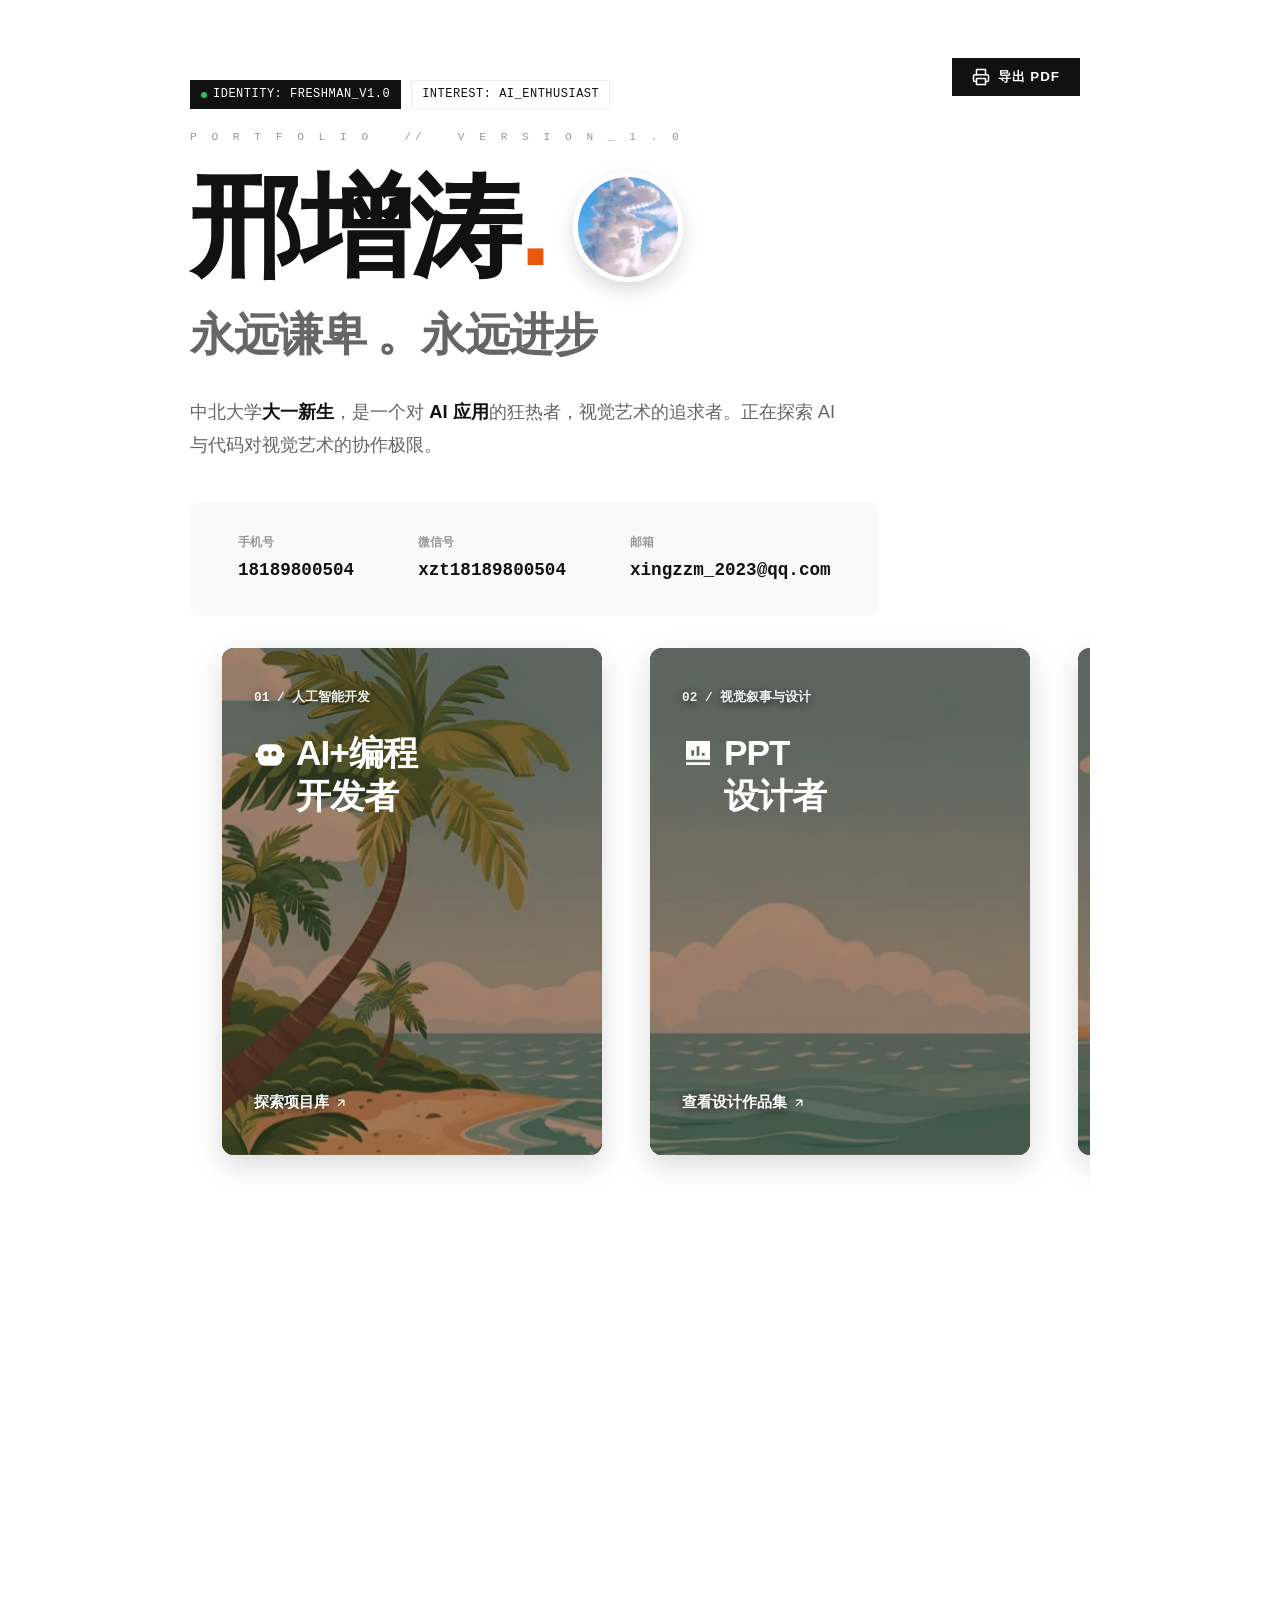
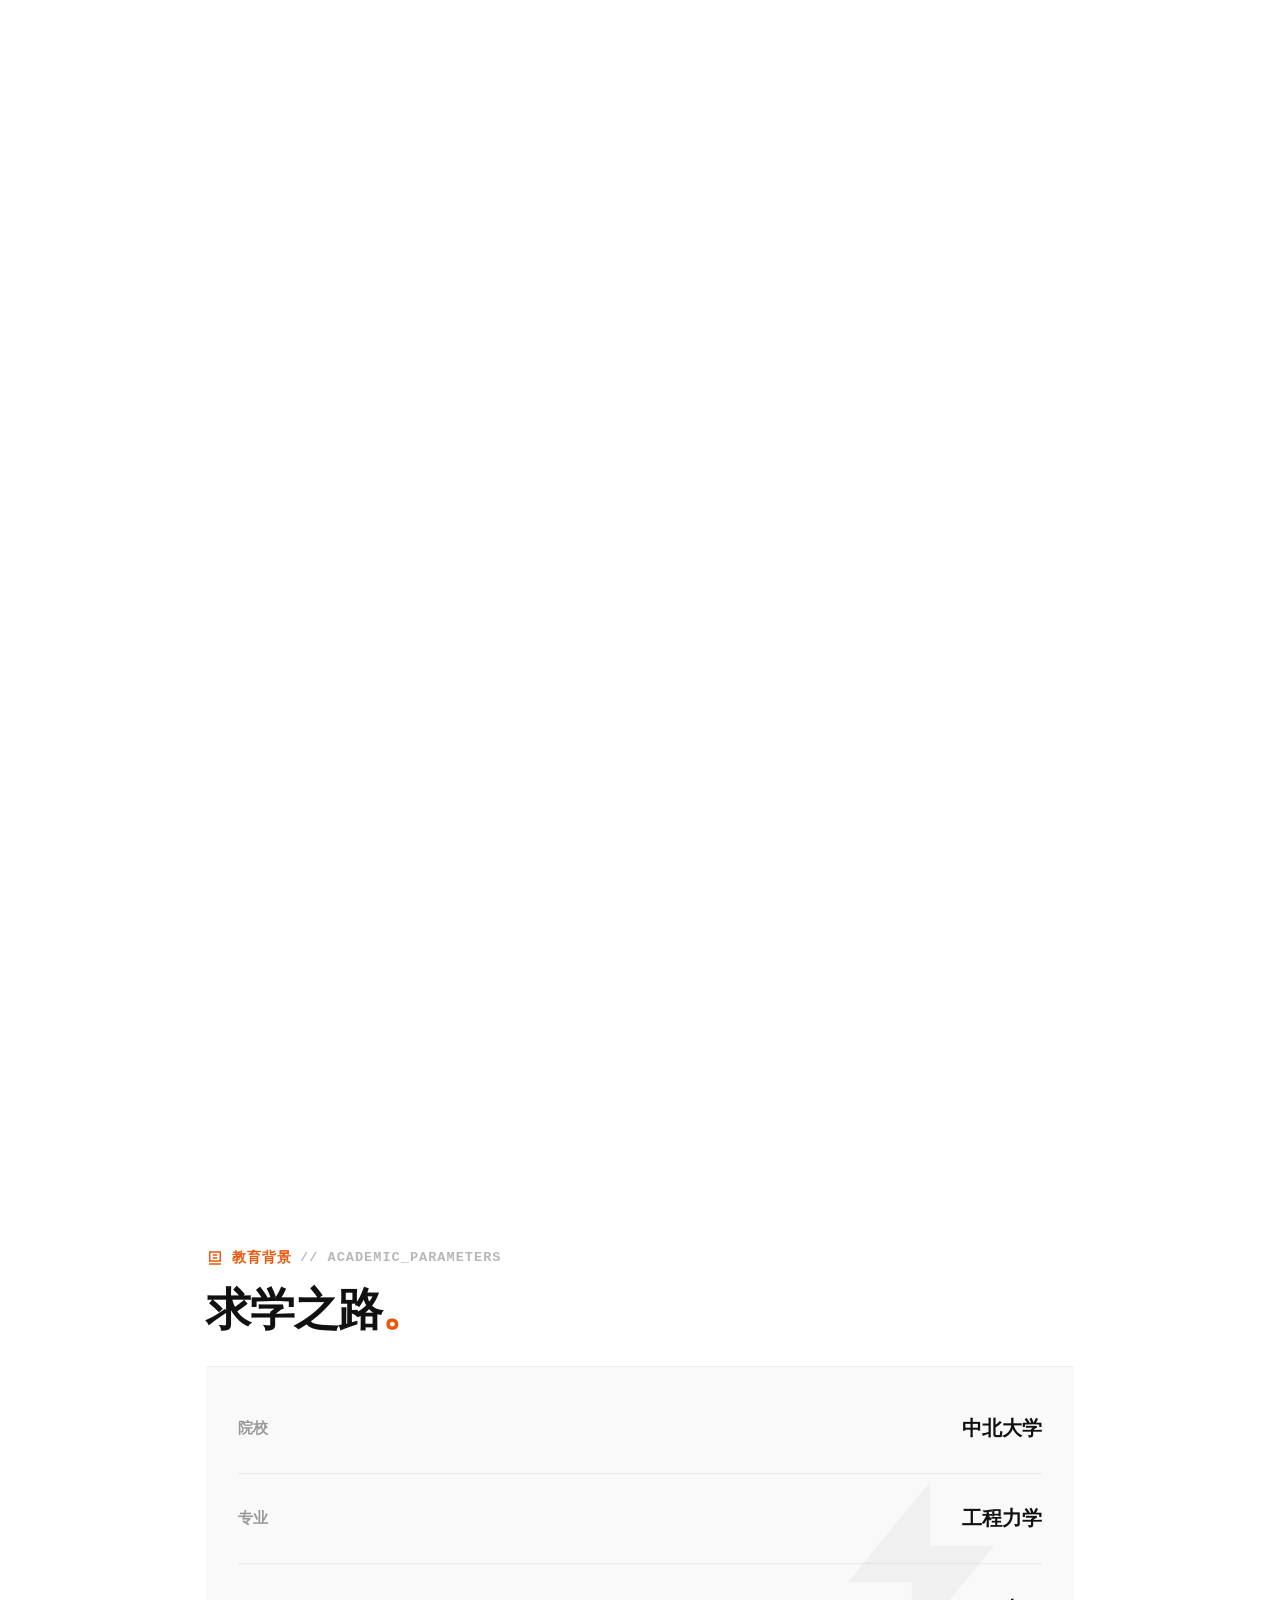
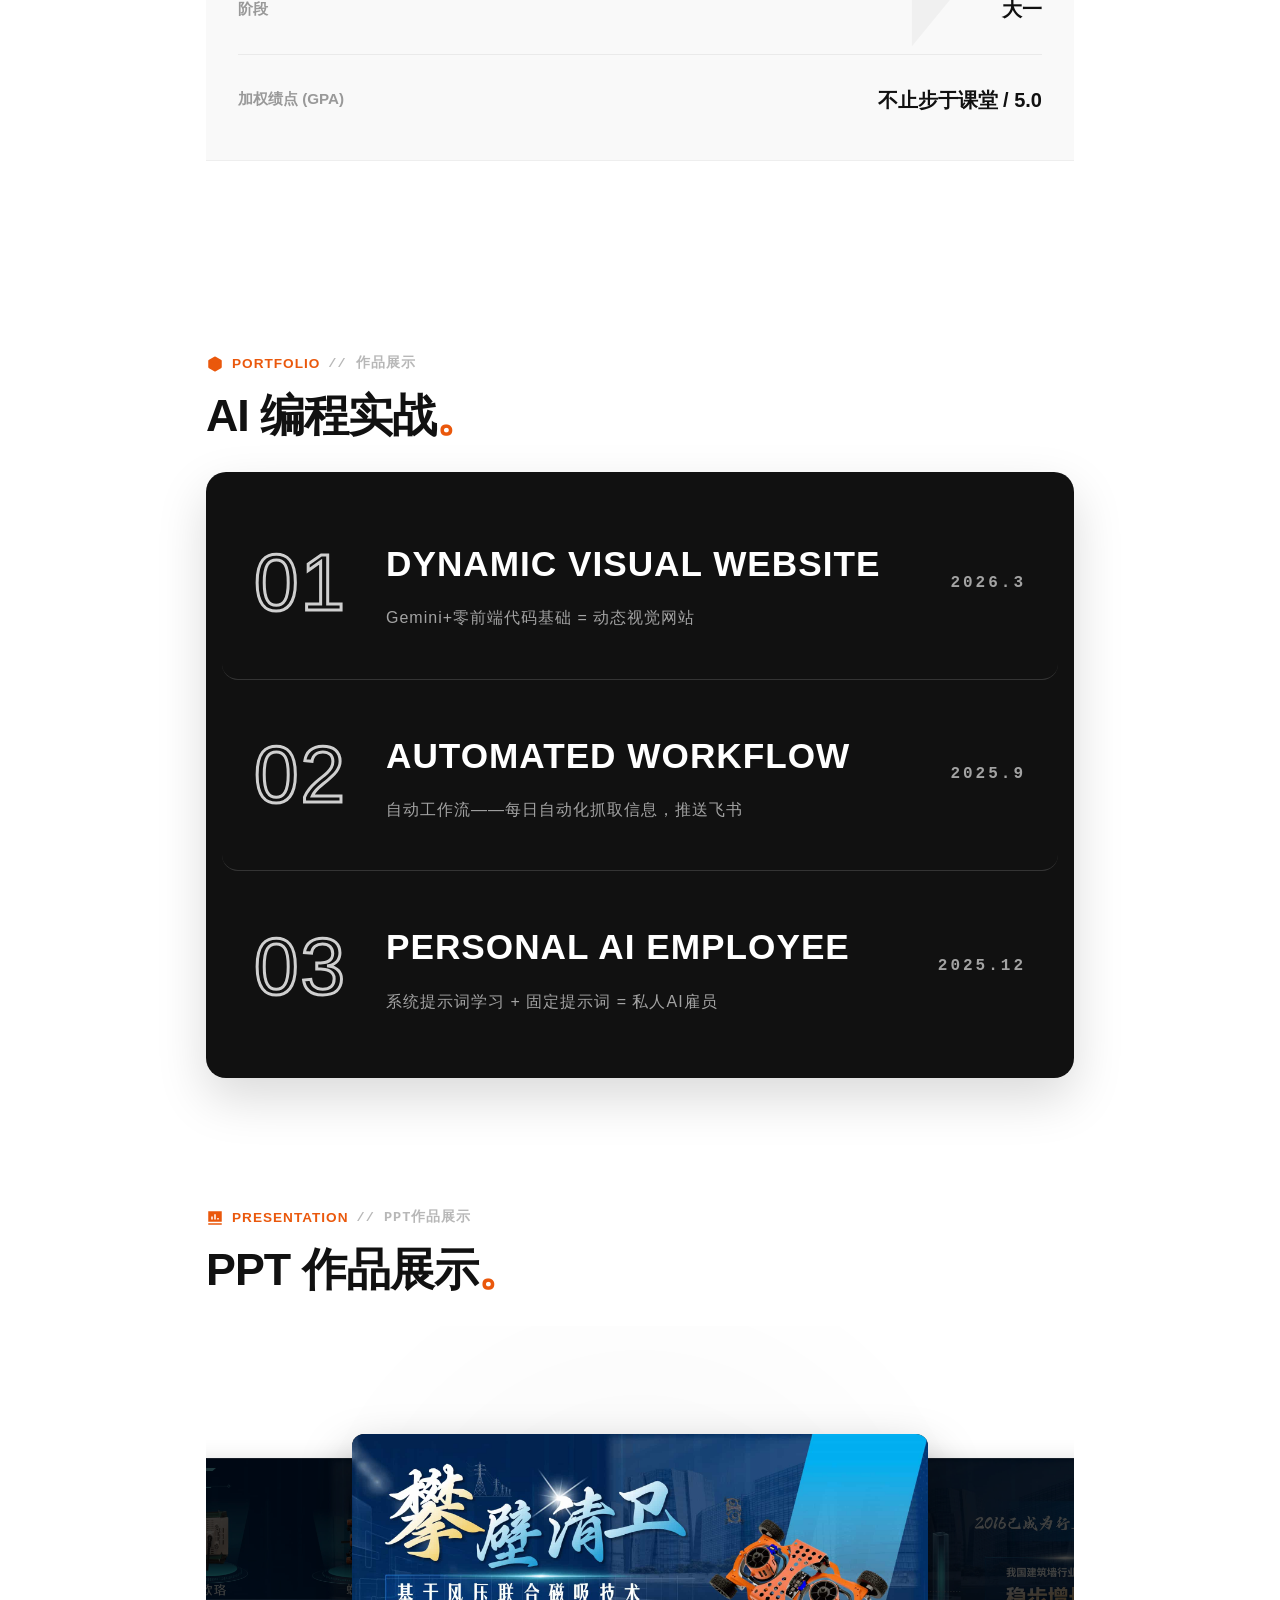
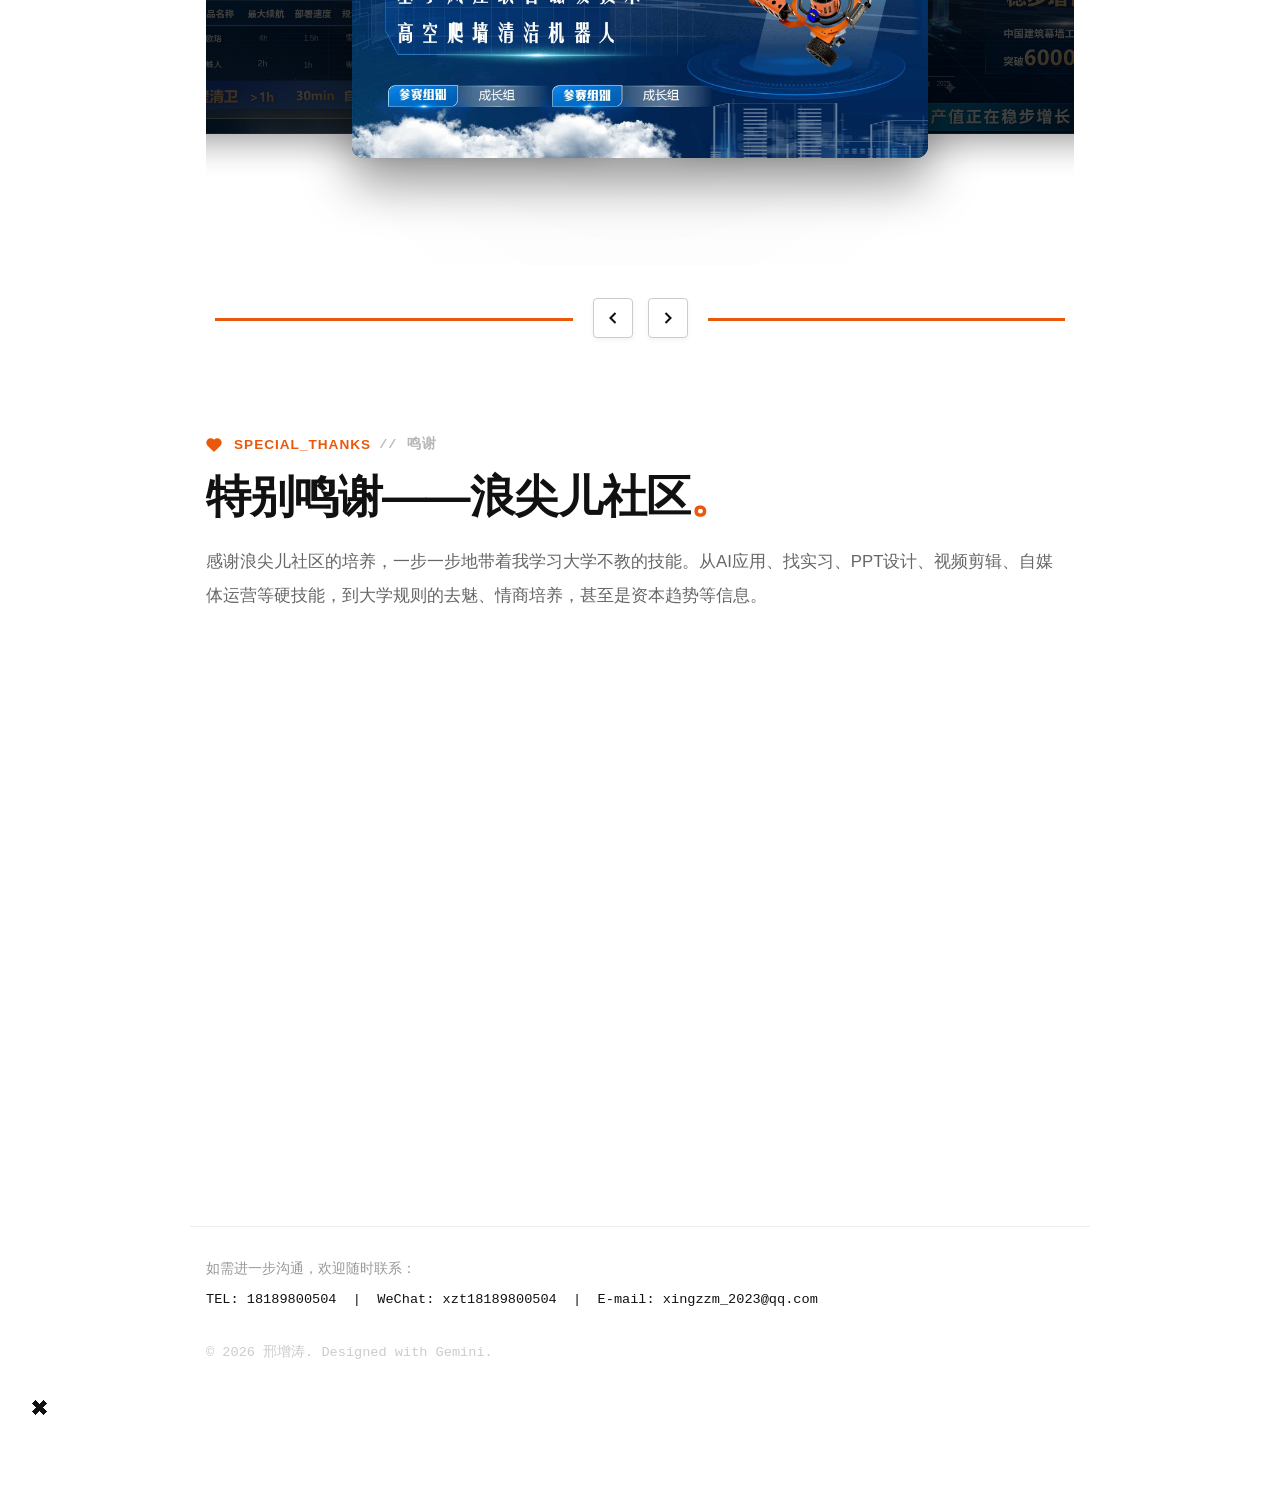
==== commit 76dde01e: "Add files via upload" ====
--- a/3.index.html
+++ b/3.index.html
@@ -837,7 +837,7 @@
             <div class="hero-title-group hero-anim-item delay-2">
                 <h1 class="hero-name">邢增涛<span class="dot">.</span></h1>
                 <div class="hero-avatar">
-                    <img src="头像.jpg" alt="个人头像" onerror="this.style.display='none'">
+                    <img src="头像.jpg" alt="个人头像" loading="lazy" onerror="this.style.display='none'">
                 </div>
             </div>
 
@@ -956,7 +956,7 @@
 
             <!-- 点击任意一个色块跳转至 AI+编程开发者 页面 -->
             <div class="dark-portfolio-container fade-in-up delay-100">
-                <div class="dp-item" data-hover-img="AI1.jpg" onclick="openAIPage()">
+                <div class="dp-item" data-hover-img="AI1.jpg" loading="lazy" onclick="openAIPage()">
                     <div class="dp-number">01</div>
                     <div class="dp-text">
                         <h3 class="dp-title">Dynamic Visual Website</h3>
@@ -964,7 +964,7 @@
                     </div>
                     <div class="dp-date">2026.3</div>
                 </div>
-                <div class="dp-item" data-hover-img="AI2.jpg" onclick="openAIPage()">
+                <div class="dp-item" data-hover-img="AI2.jpg" loading="lazy" onclick="openAIPage()">
                     <div class="dp-number">02</div>
                     <div class="dp-text">
                         <h3 class="dp-title">Automated Workflow</h3>
@@ -972,7 +972,7 @@
                     </div>
                     <div class="dp-date">2025.9</div>
                 </div>
-                <div class="dp-item" data-hover-img="AI3.jpg" onclick="openAIPage()">
+                <div class="dp-item" data-hover-img="AI3.jpg" loading="lazy" onclick="openAIPage()">
                     <div class="dp-number">03</div>
                     <div class="dp-text">
                         <h3 class="dp-title">Personal AI Employee</h3>
@@ -996,15 +996,15 @@
             <!-- 完全扁平化，仅用 2D TranslateX 和 Scale 呈现堆叠 -->
             <div class="elliptical-slider-wrapper fade-in-up delay-100" id="elliptical-slider">
                 <div class="elliptical-container" id="elliptical-container">
-                    <div class="elliptical-item" data-img="PPT1.jpg"><img src="PPT1.jpg" onerror="this.style.display='none'"></div>
-                    <div class="elliptical-item" data-img="PPT2.jpg"><img src="PPT2.jpg" onerror="this.style.display='none'"></div>
-                    <div class="elliptical-item" data-img="PPT3.jpg"><img src="PPT3.jpg" onerror="this.style.display='none'"></div>
-                    <div class="elliptical-item" data-img="PPT4.jpg"><img src="PPT4.jpg" onerror="this.style.display='none'"></div>
-                    <div class="elliptical-item" data-img="PPT5.jpg"><img src="PPT5.jpg" onerror="this.style.display='none'"></div>
-                    <div class="elliptical-item" data-img="PPT6.jpg"><img src="PPT6.jpg" onerror="this.style.display='none'"></div>
-                    <div class="elliptical-item" data-img="PPT7.jpg"><img src="PPT7.jpg" onerror="this.style.display='none'"></div>
-                    <div class="elliptical-item" data-img="PPT8.jpg"><img src="PPT8.jpg" onerror="this.style.display='none'"></div>
-                    <div class="elliptical-item" data-img="PPT9.jpg"><img src="PPT9.jpg" onerror="this.style.display='none'"></div>
+                    <div class="elliptical-item" data-img="PPT1.jpg"><img src="PPT1.jpg" loading="lazy" onerror="this.style.display='none'"></div>
+                    <div class="elliptical-item" data-img="PPT2.jpg"><img src="PPT2.jpg" loading="lazy" onerror="this.style.display='none'"></div>
+                    <div class="elliptical-item" data-img="PPT3.jpg"><img src="PPT3.jpg" loading="lazy" onerror="this.style.display='none'"></div>
+                    <div class="elliptical-item" data-img="PPT4.jpg"><img src="PPT4.jpg" loading="lazy" onerror="this.style.display='none'"></div>
+                    <div class="elliptical-item" data-img="PPT5.jpg"><img src="PPT5.jpg" loading="lazy" onerror="this.style.display='none'"></div>
+                    <div class="elliptical-item" data-img="PPT6.jpg"><img src="PPT6.jpg" loading="lazy" onerror="this.style.display='none'"></div>
+                    <div class="elliptical-item" data-img="PPT7.jpg"><img src="PPT7.jpg" loading="lazy" onerror="this.style.display='none'"></div>
+                    <div class="elliptical-item" data-img="PPT8.jpg"><img src="PPT8.jpg" loading="lazy" onerror="this.style.display='none'"></div>
+                    <div class="elliptical-item" data-img="PPT9.jpg"><img src="PPT9.jpg" loading="lazy" onerror="this.style.display='none'"></div>
                 </div>
             </div>
 
@@ -1225,39 +1225,39 @@
 
             <!-- Double batch of images to perfectly span infinite grids -->
             <div class="infinite-canvas-container">
-                <div class="infinite-item" data-img="PPT1.jpg"><img src="PPT1.jpg" onerror="this.style.display='none'"></div>
-                <div class="infinite-item" data-img="PPT2.jpg"><img src="PPT2.jpg" onerror="this.style.display='none'"></div>
-                <div class="infinite-item" data-img="PPT3.jpg"><img src="PPT3.jpg" onerror="this.style.display='none'"></div>
-                <div class="infinite-item" data-img="PPT4.jpg"><img src="PPT4.jpg" onerror="this.style.display='none'"></div>
-                <div class="infinite-item" data-img="PPT5.jpg"><img src="PPT5.jpg" onerror="this.style.display='none'"></div>
-                <div class="infinite-item" data-img="PPT6.jpg"><img src="PPT6.jpg" onerror="this.style.display='none'"></div>
-                <div class="infinite-item" data-img="PPT7.jpg"><img src="PPT7.jpg" onerror="this.style.display='none'"></div>
-                <div class="infinite-item" data-img="PPT8.jpg"><img src="PPT8.jpg" onerror="this.style.display='none'"></div>
-                <div class="infinite-item" data-img="PPT9.jpg"><img src="PPT9.jpg" onerror="this.style.display='none'"></div>
-                <div class="infinite-item" data-img="PPT10.jpg"><img src="PPT10.jpg" onerror="this.style.display='none'"></div>
-                <div class="infinite-item" data-img="PPT11.jpg"><img src="PPT11.jpg" onerror="this.style.display='none'"></div>
-                <div class="infinite-item" data-img="PPT12.jpg"><img src="PPT12.jpg" onerror="this.style.display='none'"></div>
-                <div class="infinite-item" data-img="PPT13.jpg"><img src="PPT13.jpg" onerror="this.style.display='none'"></div>
-                <div class="infinite-item" data-img="PPT14.jpg"><img src="PPT14.jpg" onerror="this.style.display='none'"></div>
-                <div class="infinite-item" data-img="PPT15.jpg"><img src="PPT15.jpg" onerror="this.style.display='none'"></div>
-                <div class="infinite-item" data-img="PPT16.jpg"><img src="PPT16.jpg" onerror="this.style.display='none'"></div>
+                <div class="infinite-item" data-img="PPT1.jpg"><img src="PPT1.jpg" loading="lazy" onerror="this.style.display='none'"></div>
+                <div class="infinite-item" data-img="PPT2.jpg"><img src="PPT2.jpg" loading="lazy" onerror="this.style.display='none'"></div>
+                <div class="infinite-item" data-img="PPT3.jpg"><img src="PPT3.jpg" loading="lazy" onerror="this.style.display='none'"></div>
+                <div class="infinite-item" data-img="PPT4.jpg"><img src="PPT4.jpg" loading="lazy" onerror="this.style.display='none'"></div>
+                <div class="infinite-item" data-img="PPT5.jpg"><img src="PPT5.jpg" loading="lazy" onerror="this.style.display='none'"></div>
+                <div class="infinite-item" data-img="PPT6.jpg"><img src="PPT6.jpg" loading="lazy" onerror="this.style.display='none'"></div>
+                <div class="infinite-item" data-img="PPT7.jpg"><img src="PPT7.jpg" loading="lazy" onerror="this.style.display='none'"></div>
+                <div class="infinite-item" data-img="PPT8.jpg"><img src="PPT8.jpg" loading="lazy" onerror="this.style.display='none'"></div>
+                <div class="infinite-item" data-img="PPT9.jpg"><img src="PPT9.jpg" loading="lazy" onerror="this.style.display='none'"></div>
+                <div class="infinite-item" data-img="PPT10.jpg"><img src="PPT10.jpg" loading="lazy" onerror="this.style.display='none'"></div>
+                <div class="infinite-item" data-img="PPT11.jpg"><img src="PPT11.jpg" loading="lazy" onerror="this.style.display='none'"></div>
+                <div class="infinite-item" data-img="PPT12.jpg"><img src="PPT12.jpg" loading="lazy" onerror="this.style.display='none'"></div>
+                <div class="infinite-item" data-img="PPT13.jpg"><img src="PPT13.jpg" loading="lazy" onerror="this.style.display='none'"></div>
+                <div class="infinite-item" data-img="PPT14.jpg"><img src="PPT14.jpg" loading="lazy" onerror="this.style.display='none'"></div>
+                <div class="infinite-item" data-img="PPT15.jpg"><img src="PPT15.jpg" loading="lazy" onerror="this.style.display='none'"></div>
+                <div class="infinite-item" data-img="PPT16.jpg"><img src="PPT16.jpg" loading="lazy" onerror="this.style.display='none'"></div>
                 <!-- 复制一份实现无缝包裹 -->
-                <div class="infinite-item" data-img="PPT1.jpg"><img src="PPT1.jpg" onerror="this.style.display='none'"></div>
-                <div class="infinite-item" data-img="PPT2.jpg"><img src="PPT2.jpg" onerror="this.style.display='none'"></div>
-                <div class="infinite-item" data-img="PPT3.jpg"><img src="PPT3.jpg" onerror="this.style.display='none'"></div>
-                <div class="infinite-item" data-img="PPT4.jpg"><img src="PPT4.jpg" onerror="this.style.display='none'"></div>
-                <div class="infinite-item" data-img="PPT5.jpg"><img src="PPT5.jpg" onerror="this.style.display='none'"></div>
-                <div class="infinite-item" data-img="PPT6.jpg"><img src="PPT6.jpg" onerror="this.style.display='none'"></div>
-                <div class="infinite-item" data-img="PPT7.jpg"><img src="PPT7.jpg" onerror="this.style.display='none'"></div>
-                <div class="infinite-item" data-img="PPT8.jpg"><img src="PPT8.jpg" onerror="this.style.display='none'"></div>
-                <div class="infinite-item" data-img="PPT9.jpg"><img src="PPT9.jpg" onerror="this.style.display='none'"></div>
-                <div class="infinite-item" data-img="PPT10.jpg"><img src="PPT10.jpg" onerror="this.style.display='none'"></div>
-                <div class="infinite-item" data-img="PPT11.jpg"><img src="PPT11.jpg" onerror="this.style.display='none'"></div>
-                <div class="infinite-item" data-img="PPT12.jpg"><img src="PPT12.jpg" onerror="this.style.display='none'"></div>
-                <div class="infinite-item" data-img="PPT13.jpg"><img src="PPT13.jpg" onerror="this.style.display='none'"></div>
-                <div class="infinite-item" data-img="PPT14.jpg"><img src="PPT14.jpg" onerror="this.style.display='none'"></div>
-                <div class="infinite-item" data-img="PPT15.jpg"><img src="PPT15.jpg" onerror="this.style.display='none'"></div>
-                <div class="infinite-item" data-img="PPT16.jpg"><img src="PPT16.jpg" onerror="this.style.display='none'"></div>
+                <div class="infinite-item" data-img="PPT1.jpg"><img src="PPT1.jpg" loading="lazy" onerror="this.style.display='none'"></div>
+                <div class="infinite-item" data-img="PPT2.jpg"><img src="PPT2.jpg" loading="lazy" onerror="this.style.display='none'"></div>
+                <div class="infinite-item" data-img="PPT3.jpg"><img src="PPT3.jpg" loading="lazy" onerror="this.style.display='none'"></div>
+                <div class="infinite-item" data-img="PPT4.jpg"><img src="PPT4.jpg" loading="lazy" onerror="this.style.display='none'"></div>
+                <div class="infinite-item" data-img="PPT5.jpg"><img src="PPT5.jpg" loading="lazy" onerror="this.style.display='none'"></div>
+                <div class="infinite-item" data-img="PPT6.jpg"><img src="PPT6.jpg" loading="lazy" onerror="this.style.display='none'"></div>
+                <div class="infinite-item" data-img="PPT7.jpg"><img src="PPT7.jpg" loading="lazy" onerror="this.style.display='none'"></div>
+                <div class="infinite-item" data-img="PPT8.jpg"><img src="PPT8.jpg" loading="lazy"onerror="this.style.display='none'"></div>
+                <div class="infinite-item" data-img="PPT9.jpg"><img src="PPT9.jpg" loading="lazy"onerror="this.style.display='none'"></div>
+                <div class="infinite-item" data-img="PPT10.jpg"><img src="PPT10.jpg" loading="lazy" onerror="this.style.display='none'"></div>
+                <div class="infinite-item" data-img="PPT11.jpg"><img src="PPT11.jpg" loading="lazy" onerror="this.style.display='none'"></div>
+                <div class="infinite-item" data-img="PPT12.jpg"><img src="PPT12.jpg" loading="lazy" onerror="this.style.display='none'"></div>
+                <div class="infinite-item" data-img="PPT13.jpg"><img src="PPT13.jpg" loading="lazy" onerror="this.style.display='none'"></div>
+                <div class="infinite-item" data-img="PPT14.jpg"><img src="PPT14.jpg" loading="lazy" onerror="this.style.display='none'"></div>
+                <div class="infinite-item" data-img="PPT15.jpg"><img src="PPT15.jpg" loading="lazy" onerror="this.style.display='none'"></div>
+                <div class="infinite-item" data-img="PPT16.jpg"><img src="PPT16.jpg" loading="lazy" onerror="this.style.display='none'"></div>
             </div>
         </div>
     </div>
@@ -1332,7 +1332,7 @@
             </div>
             <div class="media-account-card media-fade-in delay-100">
                 <div class="media-account-img-wrapper" data-img="photo21.jpg">
-                    <img src="photo21.jpg" onerror="this.style.display='none'">
+                    <img src="photo21.jpg" loading="lazy" onerror="this.style.display='none'">
                 </div>
             </div>
         </div>
